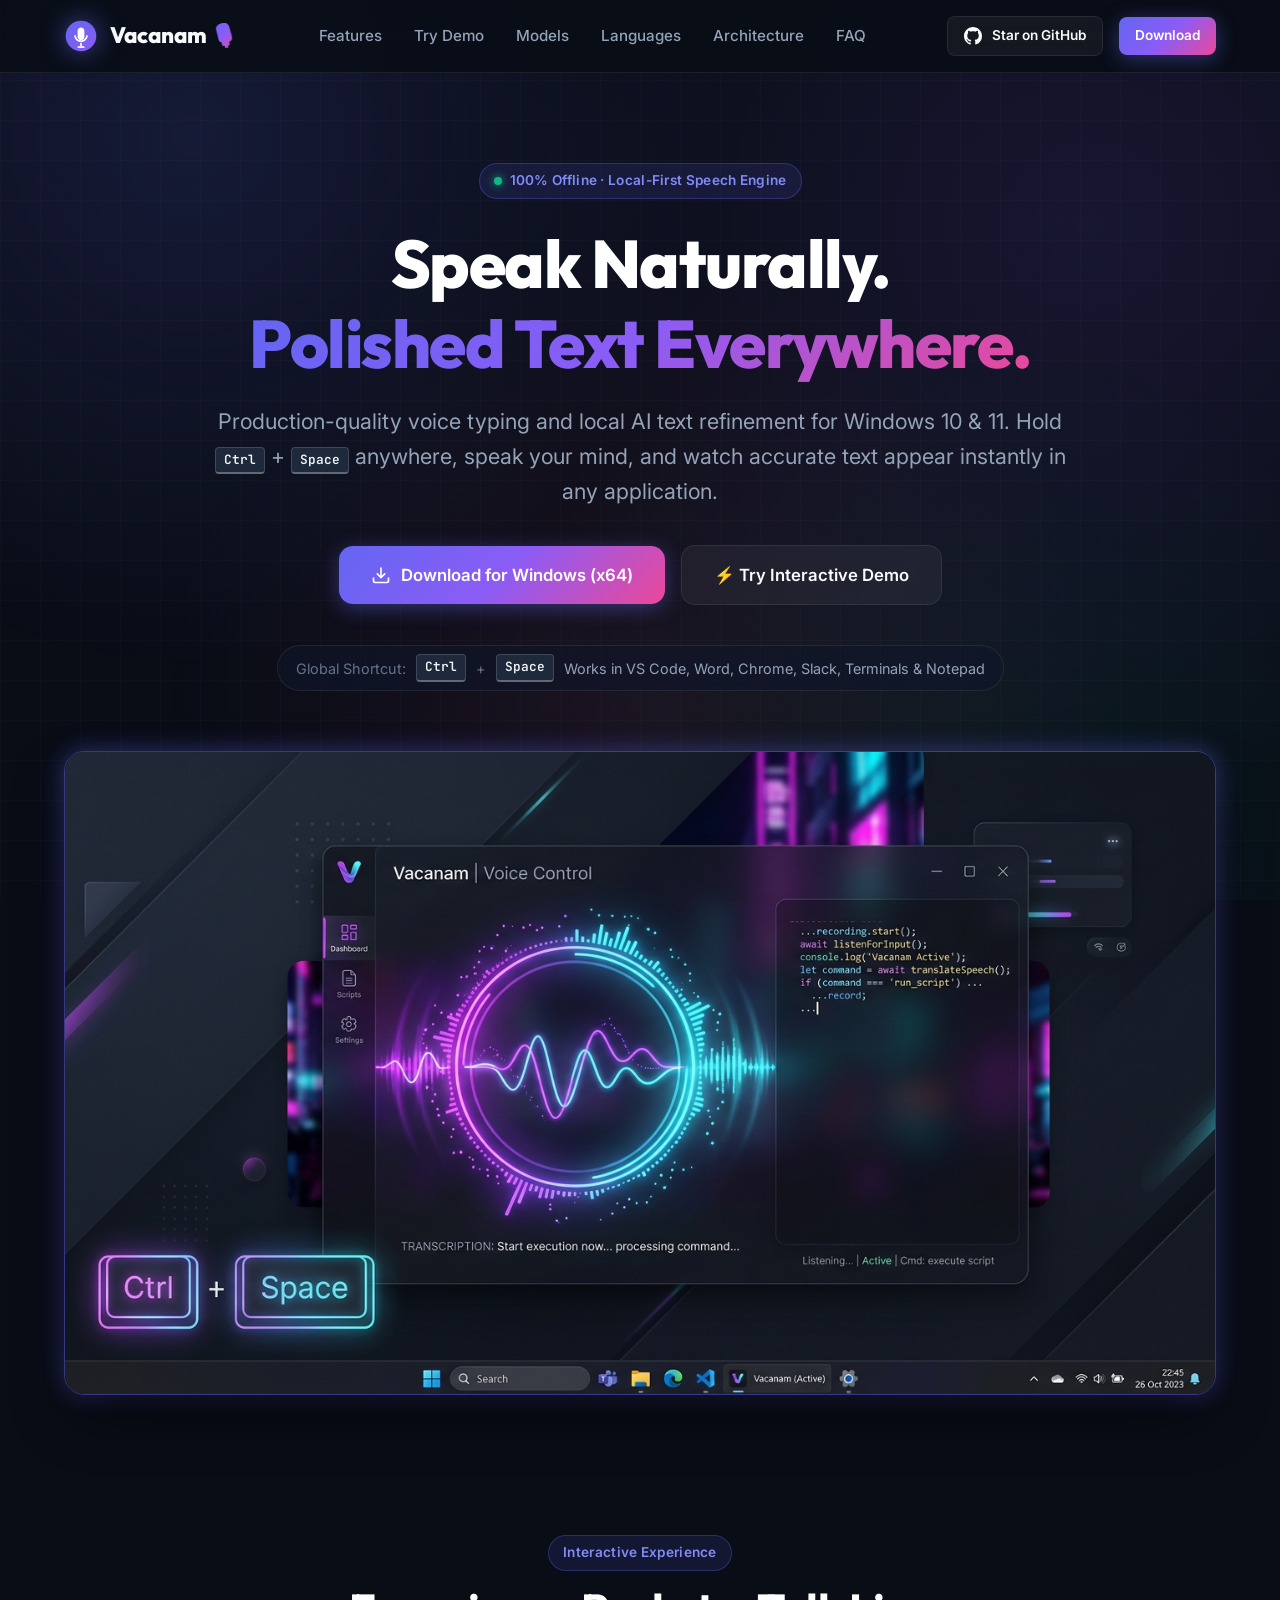
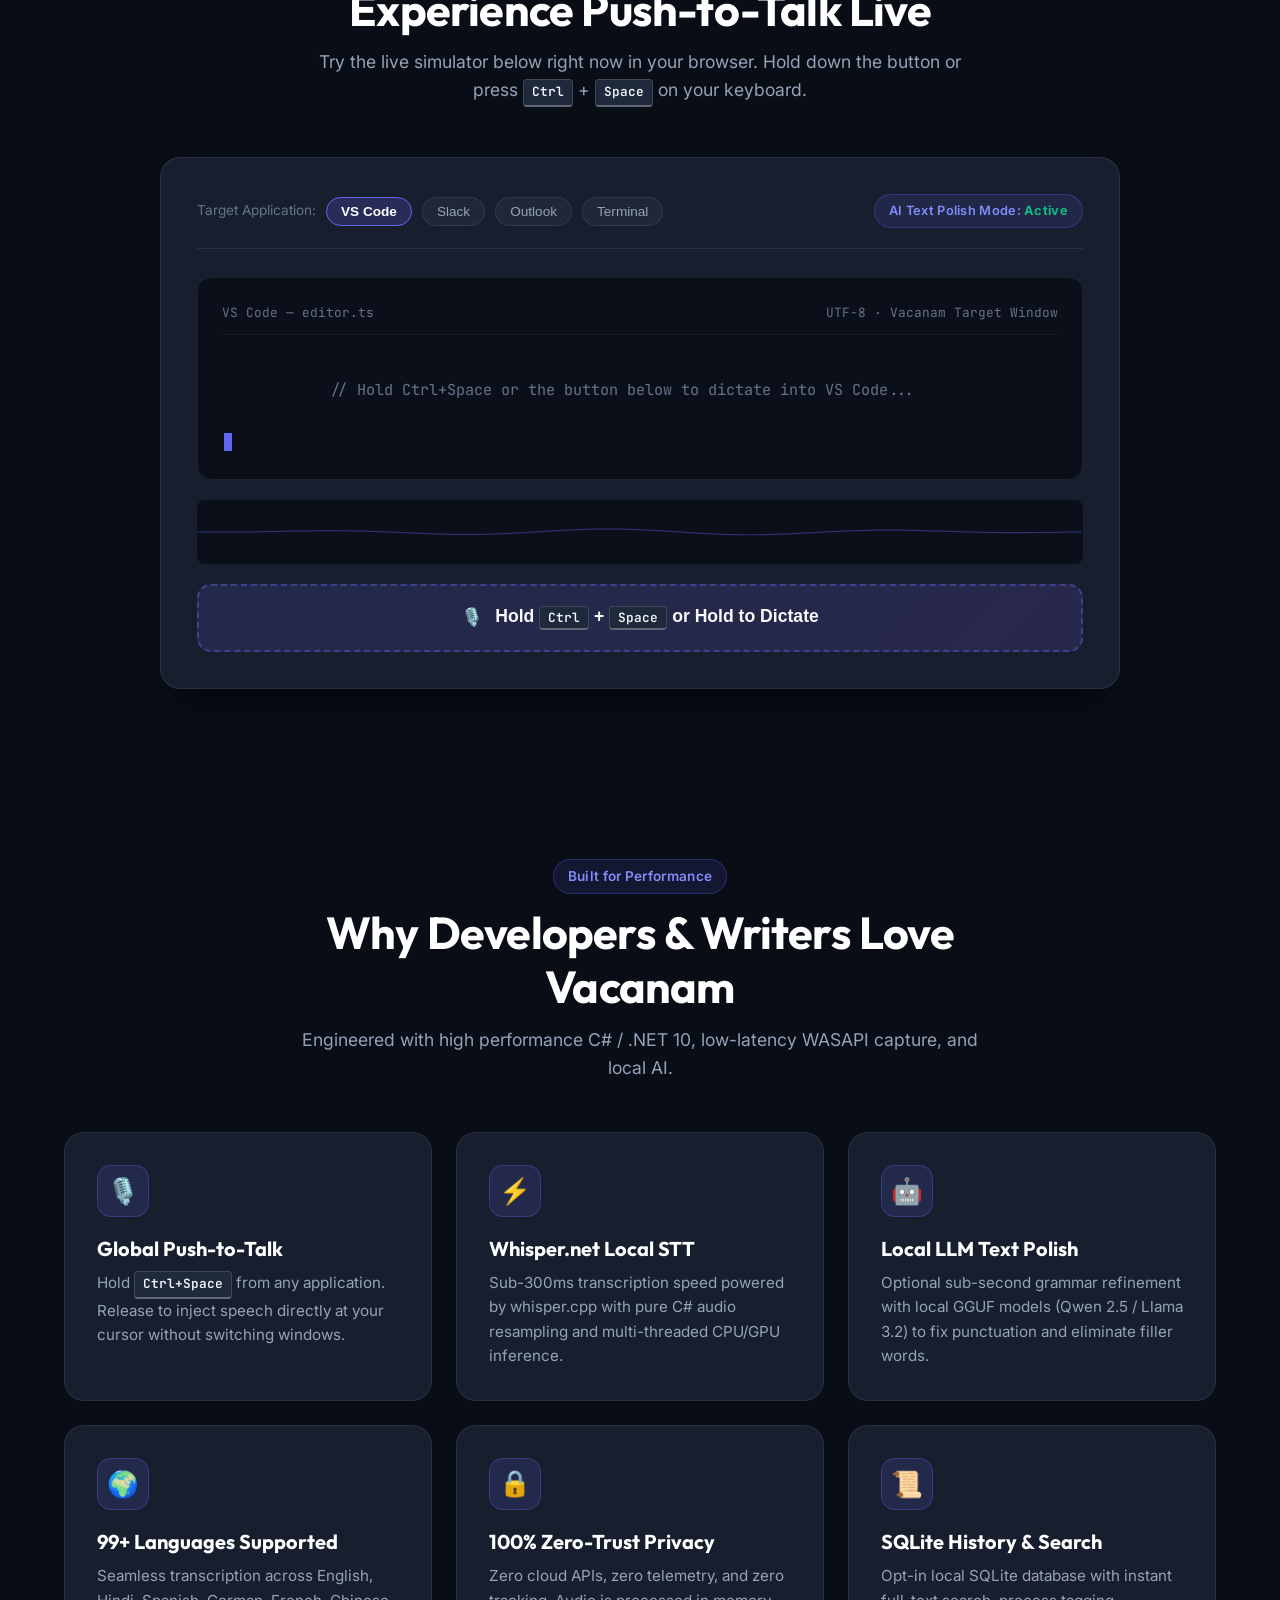
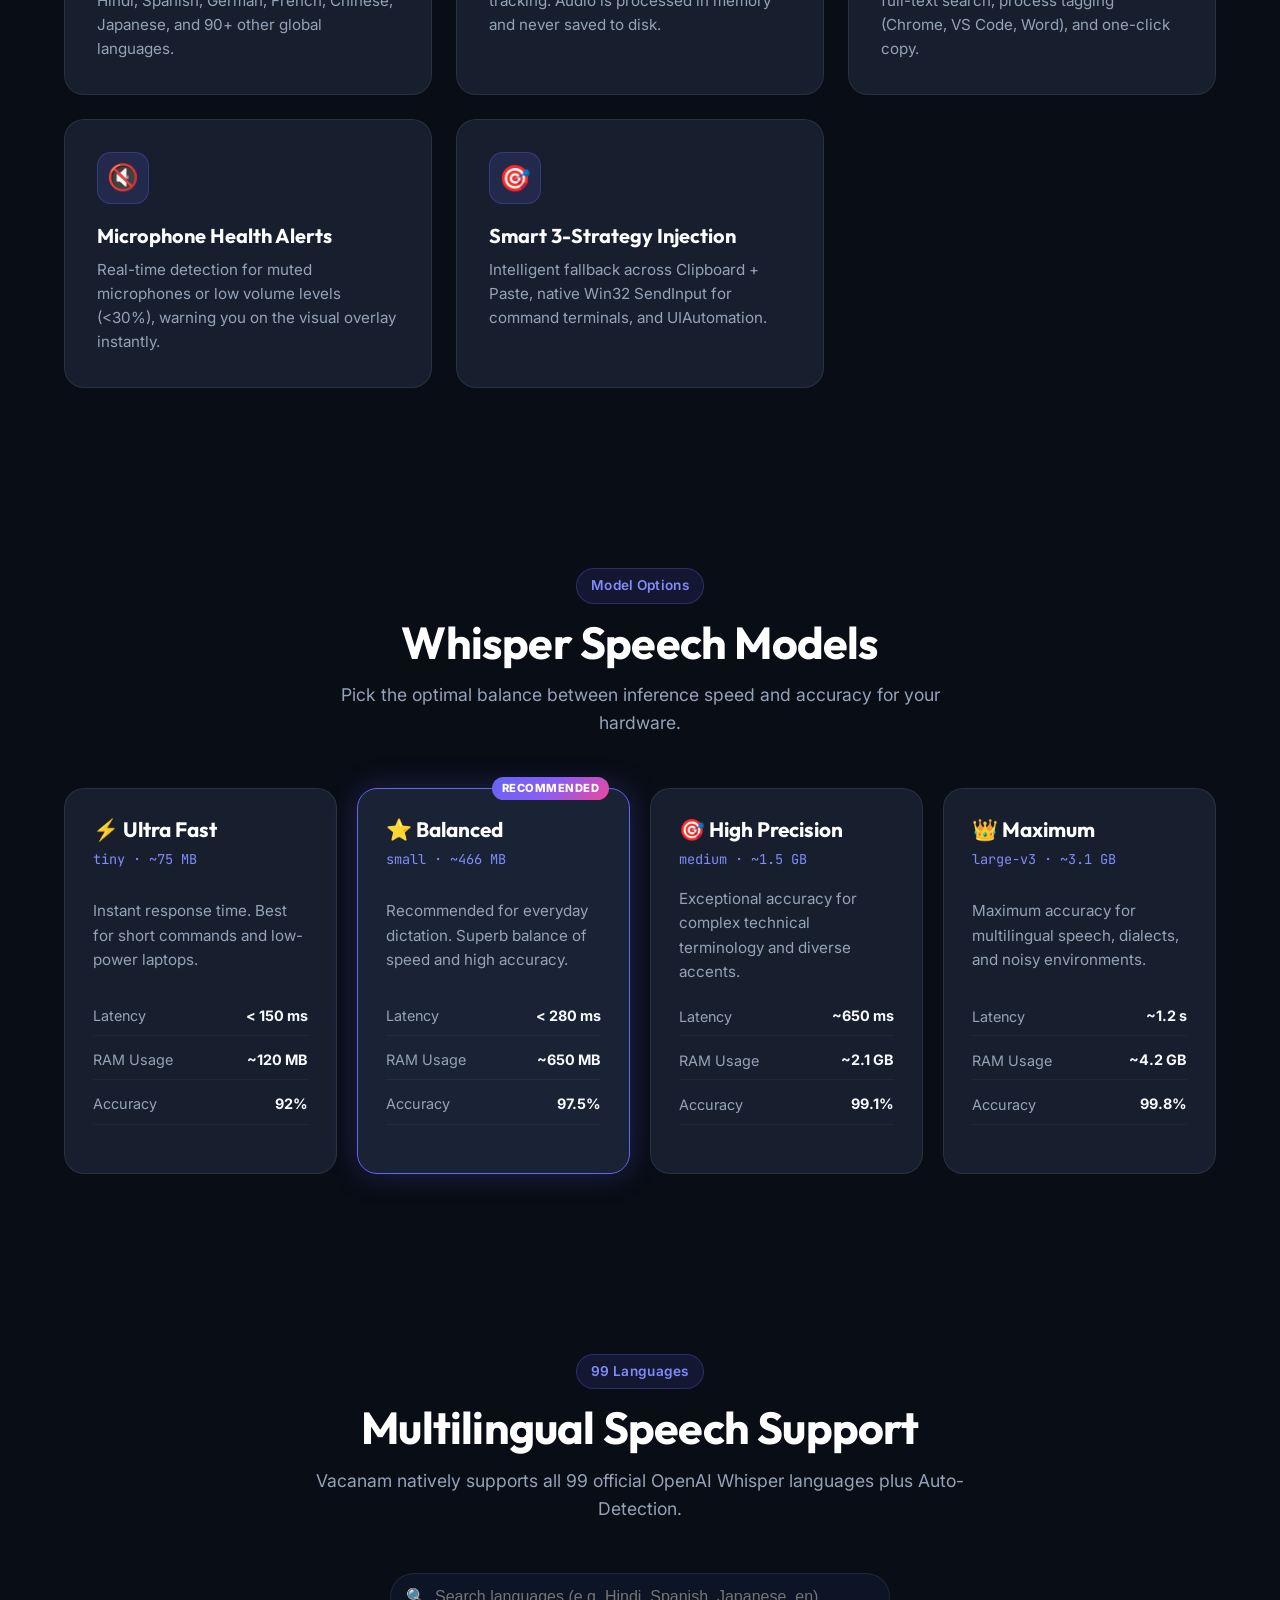
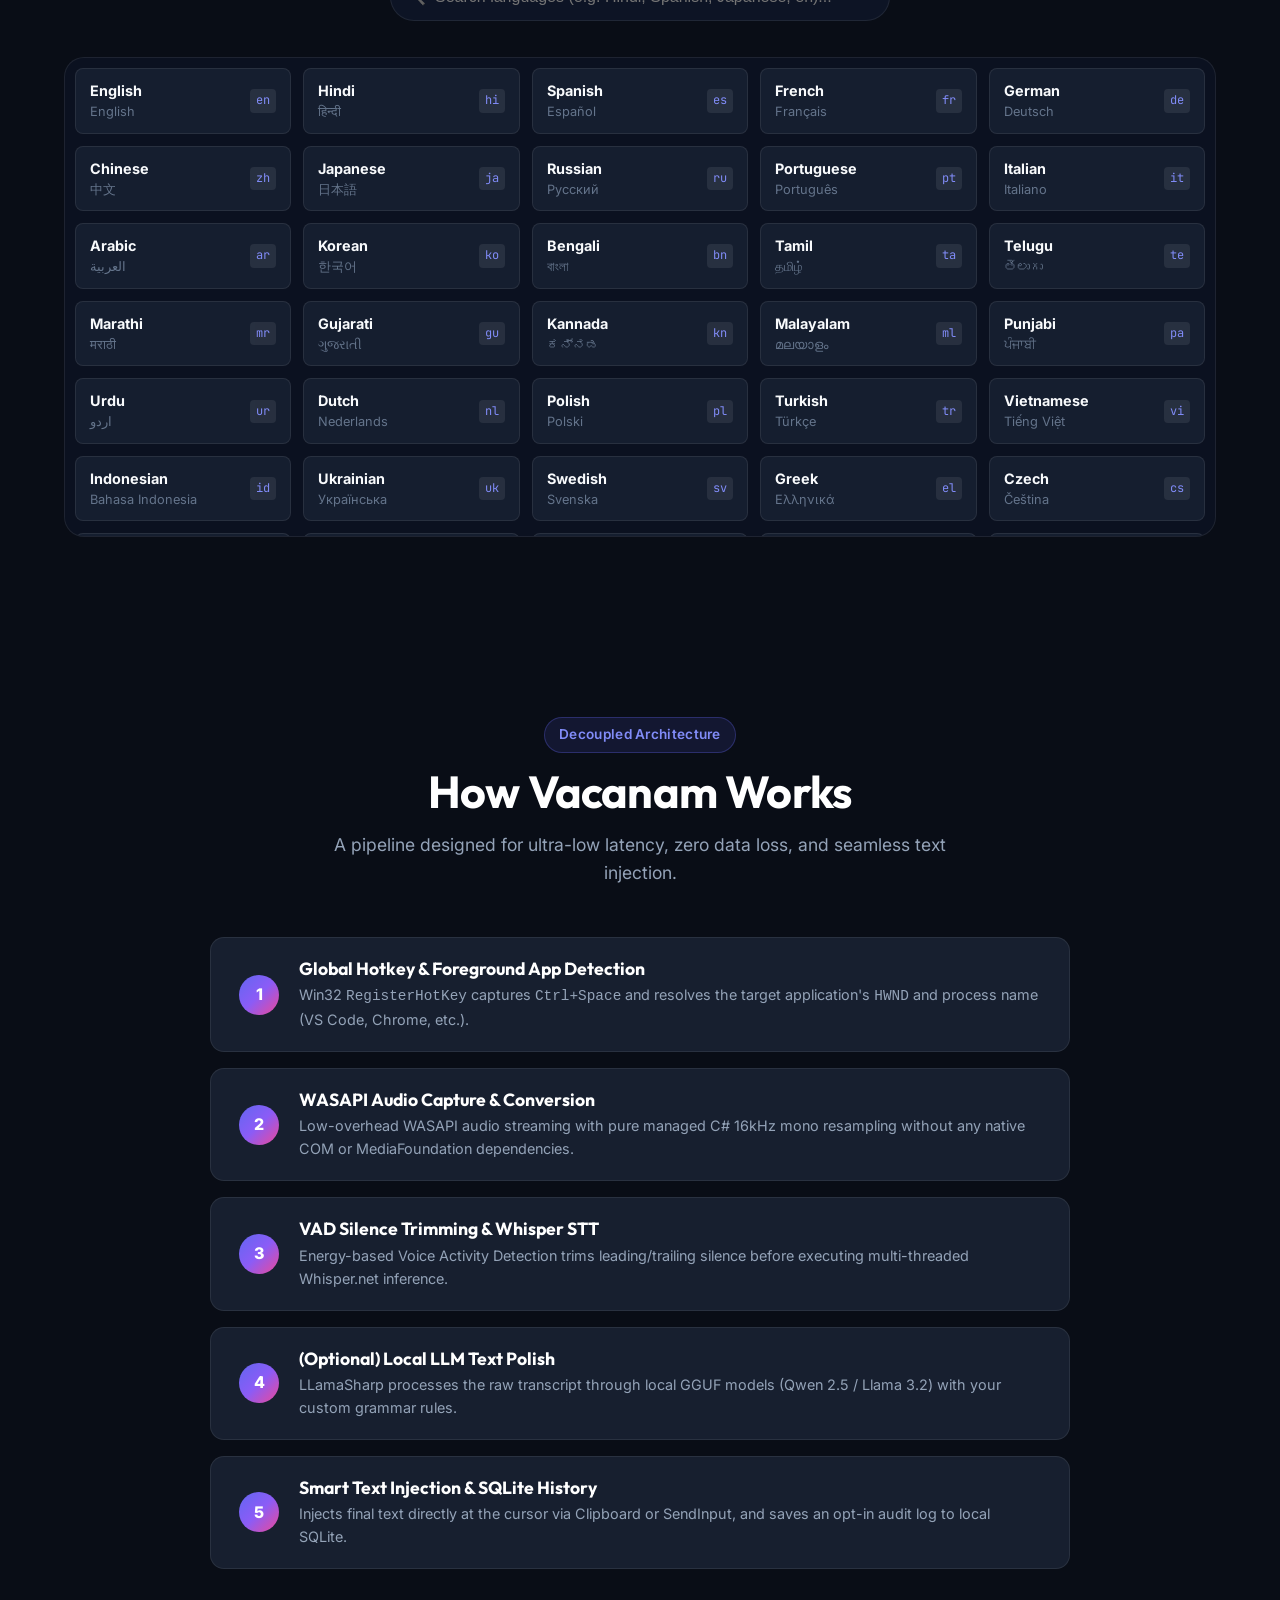
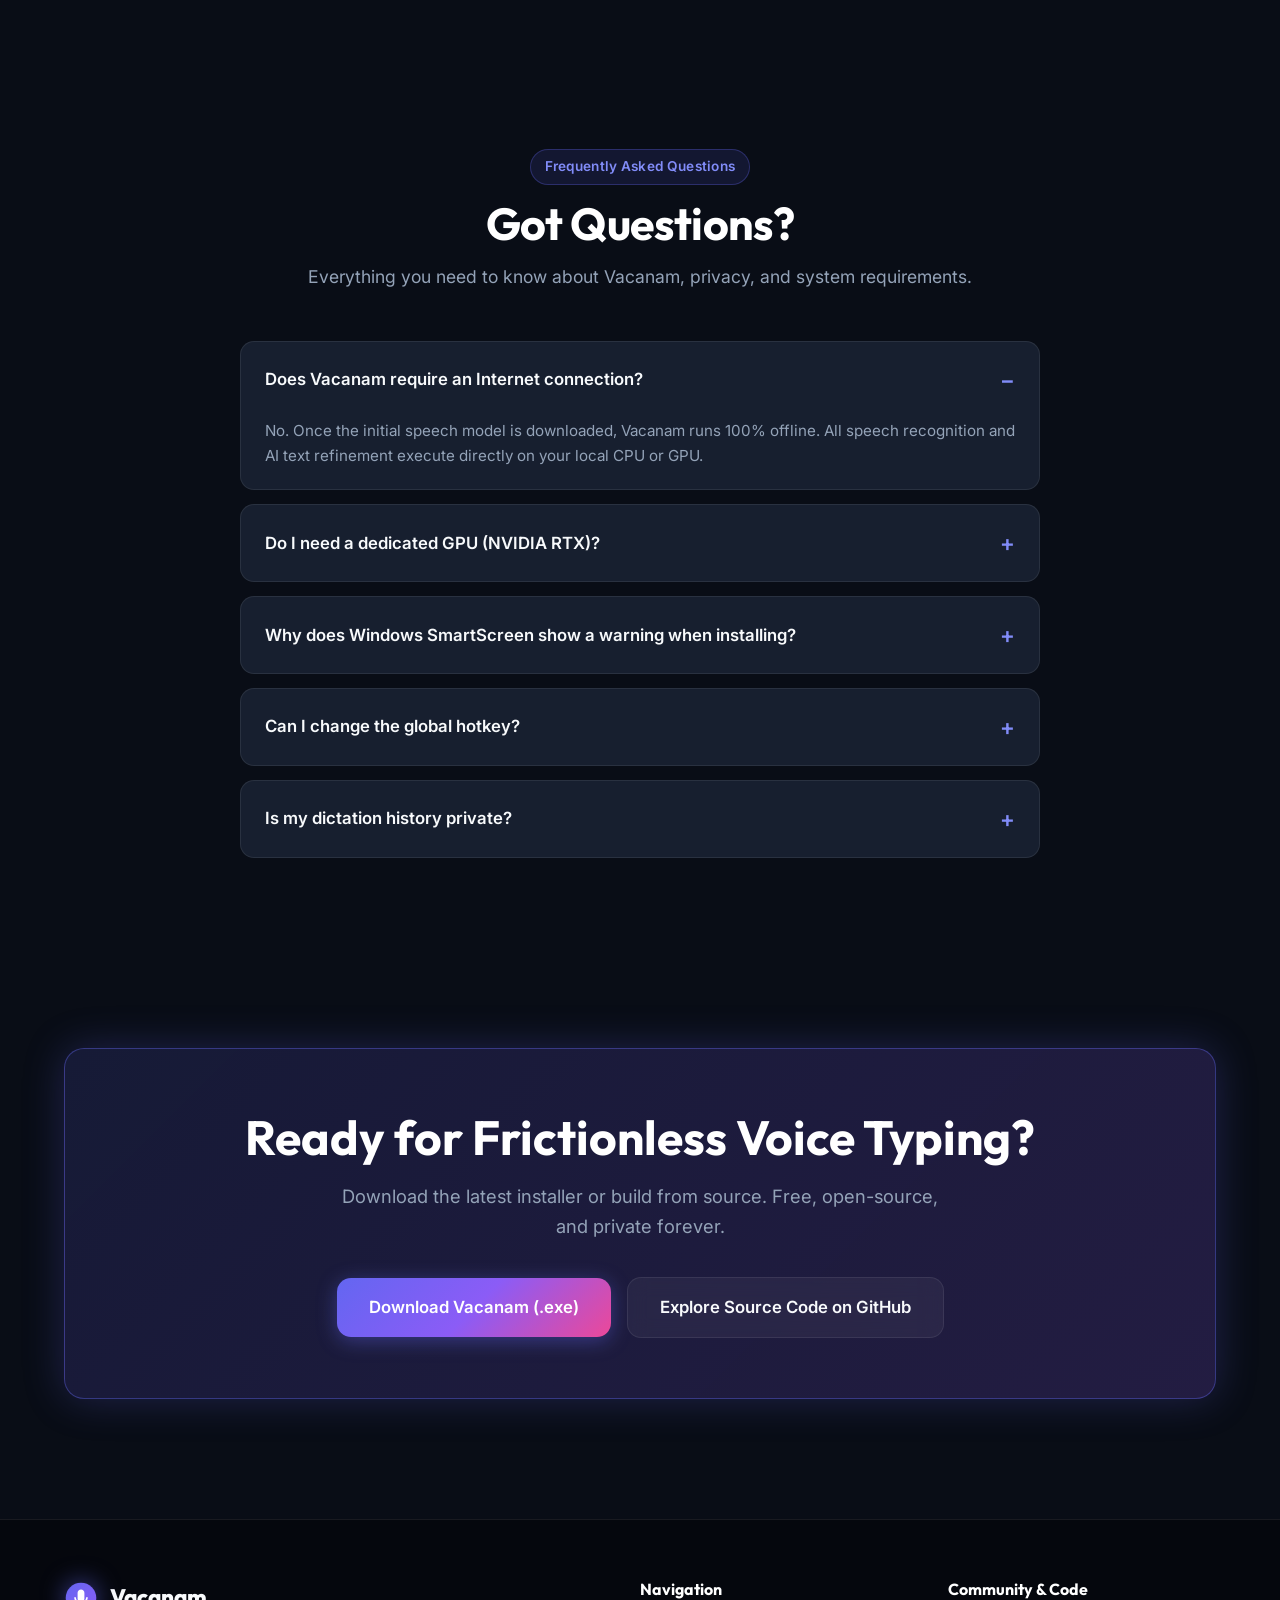
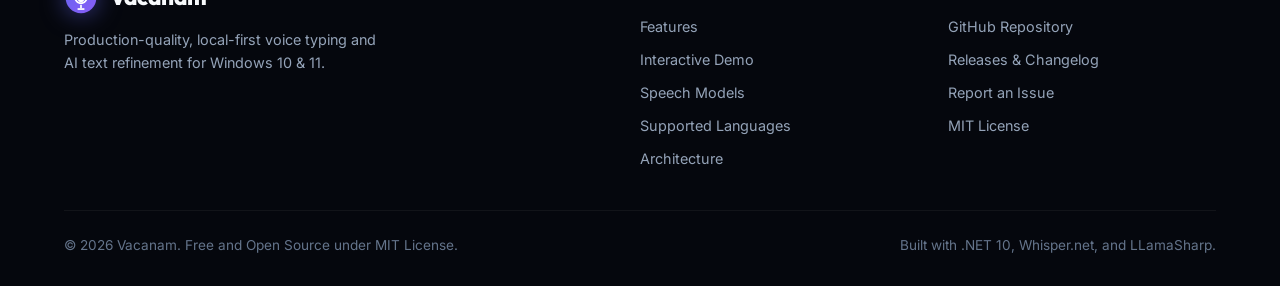
==== docs/index.html @ a5f10b1a "feat: initialize landing page with interactive playground and GitHub Pages deployment configuration" ====
<!DOCTYPE html>
<html lang="en">
<head>
  <meta charset="UTF-8">
  <meta name="viewport" content="width=device-width, initial-scale=1.0">
  <title>Vacanam — Production Local Voice Typing & AI Dictation for Windows</title>
  
  <!-- SEO Meta Tags -->
  <meta name="description" content="Vacanam is a free, 100% offline, local-first voice typing and AI text refinement application for Windows. Hold Ctrl+Space anywhere to dictate naturally.">
  <meta name="keywords" content="voice typing, speech to text, whisper, whisper.net, local ai, windows dictation, push to talk, llama, local llm, offline speech recognition">
  <meta name="author" content="avikeid2007">
  
  <!-- Open Graph / Social Media -->
  <meta property="og:type" content="website">
  <meta property="og:title" content="Vacanam — Production Local Voice Typing for Windows">
  <meta property="og:description" content="Hold Ctrl+Space anywhere, speak naturally, and watch polished words appear instantly. 100% offline & private.">
  <meta property="og:image" content="assets/hero-mockup.jpg">
  <meta property="og:url" content="https://avikeid2007.github.io/Vacanam/">
  
  <!-- Twitter Card -->
  <meta name="twitter:card" content="summary_large_image">
  <meta name="twitter:title" content="Vacanam — Local Voice Typing & AI Dictation">
  <meta name="twitter:description" content="Sub-second local voice typing and grammar polish with Whisper.net & LLamaSharp. Zero cloud dependencies.">
  <meta name="twitter:image" content="assets/hero-mockup.jpg">
  
  <!-- Google Fonts -->
  <link rel="preconnect" href="https://fonts.googleapis.com">
  <link rel="preconnect" href="https://fonts.gstatic.com" crossorigin>
  <link href="https://fonts.googleapis.com/css2?family=Inter:wght@400;500;600;700&family=JetBrains+Mono:wght@400;500;700&family=Outfit:wght@600;700;800;900&display=swap" rel="stylesheet">
  
  <!-- Styles -->
  <link rel="stylesheet" href="styles.css">
</head>
<body>

  <!-- Ambient Glow & Grid Background -->
  <div class="bg-mesh"></div>
  <div class="bg-grid"></div>

  <!-- ── Header ───────────────────────────────────────────────────────────── -->
  <header class="site-header">
    <div class="container nav-container">
      <a href="#" class="brand-logo">
        <svg viewBox="0 0 40 40" fill="none" xmlns="http://www.w3.org/2000/svg">
          <circle cx="20" cy="20" r="18" fill="url(#brandGrad)" />
          <path d="M20 10C17.79 10 16 11.79 16 14V21C16 23.21 17.79 25 20 25C22.21 25 24 23.21 24 21V14C24 11.79 22.21 10 20 10Z" fill="white"/>
          <path d="M12 19C12 23.42 15.58 27 20 27C24.42 27 28 23.42 28 19H26C26 22.31 23.31 25 20 25C16.69 25 14 22.31 14 19H12Z" fill="white"/>
          <path d="M19 28H21V32H19V28Z" fill="white"/>
          <path d="M16 32H24V34H16V32Z" fill="white"/>
          <defs>
            <linearGradient id="brandGrad" x1="0" y1="0" x2="40" y2="40" gradientUnits="userSpaceOnUse">
              <stop stop-color="#6366F1"/>
              <stop offset="1" stop-color="#8B5CF6"/>
            </linearGradient>
          </defs>
        </svg>
        <span>Vacanam <span class="gradient-text">🎙️</span></span>
      </a>

      <ul class="nav-links">
        <li><a href="#features">Features</a></li>
        <li><a href="#playground">Try Demo</a></li>
        <li><a href="#models">Models</a></li>
        <li><a href="#languages">Languages</a></li>
        <li><a href="#architecture">Architecture</a></li>
        <li><a href="#faq">FAQ</a></li>
      </ul>

      <div class="nav-actions">
        <a href="https://github.com/avikeid2007/Vacanam" target="_blank" rel="noopener" class="btn btn-secondary btn-sm">
          <svg height="18" width="18" viewBox="0 0 16 16" fill="currentColor"><path d="M8 0C3.58 0 0 3.58 0 8c0 3.54 2.29 6.53 5.47 7.59.4.07.55-.17.55-.38 0-.19-.01-.82-.01-1.49-2.01.37-2.53-.49-2.69-.94-.09-.23-.48-.94-.82-1.13-.28-.15-.68-.52-.01-.53.63-.01 1.08.58 1.23.82.72 1.21 1.87.87 2.33.66.07-.52.28-.87.51-1.07-1.78-.2-3.64-.89-3.64-3.95 0-.87.31-1.59.82-2.15-.08-.2-.36-1.02.08-2.12 0 0 .67-.21 2.2.82.64-.18 1.32-.27 2-.27.68 0 1.36.09 2 .27 1.53-1.04 2.2-.82 2.2-.82.44 1.1.16 1.92.08 2.12.51.56.82 1.27.82 2.15 0 3.07-1.87 3.75-3.65 3.95.29.25.54.73.54 1.48 0 1.07-.01 1.93-.01 2.2 0 .21.15.46.55.38A8.013 8.013 0 0016 8c0-4.42-3.58-8-8-8z"/></svg>
          <span>Star on GitHub</span>
        </a>
        <a href="https://github.com/avikeid2007/Vacanam/releases/latest" target="_blank" rel="noopener" class="btn btn-primary btn-sm">
          <span>Download</span>
        </a>
      </div>
    </div>
  </header>

  <!-- ── Hero Section ──────────────────────────────────────────────────────── -->
  <section class="hero-section">
    <div class="container">
      <div class="hero-content">
        <div class="badge pulse">
          <span>100% Offline · Local-First Speech Engine</span>
        </div>
        
        <h1 class="hero-title">
          Speak Naturally. <br>
          <span class="gradient-text">Polished Text Everywhere.</span>
        </h1>
        
        <p class="hero-subtitle">
          Production-quality voice typing and local AI text refinement for Windows 10 & 11.
          Hold <kbd class="key-badge">Ctrl</kbd> + <kbd class="key-badge">Space</kbd> anywhere, speak your mind, and watch accurate text appear instantly in any application.
        </p>

        <div class="hero-cta">
          <a href="https://github.com/avikeid2007/Vacanam/releases/latest" target="_blank" rel="noopener" class="btn btn-primary btn-lg btn-glow">
            <svg width="20" height="20" viewBox="0 0 24 24" fill="none" stroke="currentColor" stroke-width="2"><path d="M21 15v4a2 2 0 0 1-2 2H5a2 2 0 0 1-2-2v-4"/><polyline points="7 10 12 15 17 10"/><line x1="12" y1="15" x2="12" y2="3"/></svg>
            <span>Download for Windows (x64)</span>
          </a>
          <a href="#playground" class="btn btn-secondary btn-lg">
            <span>⚡ Try Interactive Demo</span>
          </a>
        </div>

        <div class="hero-shortcut-hint">
          <span>Global Shortcut:</span>
          <kbd class="key-badge">Ctrl</kbd> + <kbd class="key-badge">Space</kbd>
          <span style="color: var(--text-secondary);">Works in VS Code, Word, Chrome, Slack, Terminals & Notepad</span>
        </div>
      </div>

      <!-- App Mockup Banner -->
      <div class="hero-visual">
        <img src="assets/hero-mockup.jpg" alt="Vacanam Windows 11 Voice Control Desktop Mockup" width="1200" height="675">
      </div>
    </div>
  </section>

  <!-- ── Interactive Playground / Simulator ────────────────────────────────── -->
  <section id="playground" class="playground-section">
    <div class="container">
      <div class="section-header">
        <div class="badge">Interactive Experience</div>
        <h2 class="section-title">Experience Push-to-Talk Live</h2>
        <p class="section-desc">Try the live simulator below right now in your browser. Hold down the button or press <kbd class="key-badge">Ctrl</kbd> + <kbd class="key-badge">Space</kbd> on your keyboard.</p>
      </div>

      <div class="simulator-container">
        <div class="simulator-topbar">
          <div class="target-app-selector">
            <span style="font-size: 0.85rem; color: var(--text-muted);">Target Application:</span>
            <button class="app-chip active">VS Code</button>
            <button class="app-chip">Slack</button>
            <button class="app-chip">Outlook</button>
            <button class="app-chip">Terminal</button>
          </div>
          <div class="badge" style="font-size: 0.8rem;">
            <span>AI Text Polish Mode: <strong style="color: #10B981;">Active</strong></span>
          </div>
        </div>

        <!-- Editor Target Mockup -->
        <div class="editor-mockup">
          <div class="editor-header">
            <span id="targetAppTitle">VS Code — editor.ts</span>
            <span>UTF-8 · Vacanam Target Window</span>
          </div>
          <div class="typing-text" id="typingOutput">
            <span style="color: var(--text-muted);">// Hold Ctrl+Space or the button below to dictate into VS Code...</span>
          </div>
          <span class="cursor-blink"></span>
        </div>

        <!-- Simulated Audio Waveform -->
        <canvas id="waveformCanvas" class="canvas-waveform"></canvas>

        <!-- Push to talk button -->
        <button id="pttBtn" class="ptt-interactive-btn">
          <span>🎙️</span>
          <span>Hold <kbd class="key-badge">Ctrl</kbd> + <kbd class="key-badge">Space</kbd> or <strong>Hold to Dictate</strong></span>
        </button>
      </div>
    </div>
  </section>

  <!-- ── Features Section ─────────────────────────────────────────────────── -->
  <section id="features" class="features-section">
    <div class="container">
      <div class="section-header">
        <div class="badge">Built for Performance</div>
        <h2 class="section-title">Why Developers & Writers Love Vacanam</h2>
        <p class="section-desc">Engineered with high performance C# / .NET 10, low-latency WASAPI capture, and local AI.</p>
      </div>

      <div class="features-grid">
        <div class="feature-card">
          <div class="feature-icon">🎙️</div>
          <h3 class="feature-title">Global Push-to-Talk</h3>
          <p class="feature-desc">Hold <kbd class="key-badge">Ctrl+Space</kbd> from any application. Release to inject speech directly at your cursor without switching windows.</p>
        </div>

        <div class="feature-card">
          <div class="feature-icon">⚡</div>
          <h3 class="feature-title">Whisper.net Local STT</h3>
          <p class="feature-desc">Sub-300ms transcription speed powered by whisper.cpp with pure C# audio resampling and multi-threaded CPU/GPU inference.</p>
        </div>

        <div class="feature-card">
          <div class="feature-icon">🤖</div>
          <h3 class="feature-title">Local LLM Text Polish</h3>
          <p class="feature-desc">Optional sub-second grammar refinement with local GGUF models (Qwen 2.5 / Llama 3.2) to fix punctuation and eliminate filler words.</p>
        </div>

        <div class="feature-card">
          <div class="feature-icon">🌍</div>
          <h3 class="feature-title">99+ Languages Supported</h3>
          <p class="feature-desc">Seamless transcription across English, Hindi, Spanish, German, French, Chinese, Japanese, and 90+ other global languages.</p>
        </div>

        <div class="feature-card">
          <div class="feature-icon">🔒</div>
          <h3 class="feature-title">100% Zero-Trust Privacy</h3>
          <p class="feature-desc">Zero cloud APIs, zero telemetry, and zero tracking. Audio is processed in memory and never saved to disk.</p>
        </div>

        <div class="feature-card">
          <div class="feature-icon">📜</div>
          <h3 class="feature-title">SQLite History & Search</h3>
          <p class="feature-desc">Opt-in local SQLite database with instant full-text search, process tagging (Chrome, VS Code, Word), and one-click copy.</p>
        </div>

        <div class="feature-card">
          <div class="feature-icon">🔇</div>
          <h3 class="feature-title">Microphone Health Alerts</h3>
          <p class="feature-desc">Real-time detection for muted microphones or low volume levels (&lt;30%), warning you on the visual overlay instantly.</p>
        </div>

        <div class="feature-card">
          <div class="feature-icon">🎯</div>
          <h3 class="feature-title">Smart 3-Strategy Injection</h3>
          <p class="feature-desc">Intelligent fallback across Clipboard + Paste, native Win32 SendInput for command terminals, and UIAutomation.</p>
        </div>
      </div>
    </div>
  </section>

  <!-- ── Model Matrix ─────────────────────────────────────────────────────── -->
  <section id="models" class="models-section">
    <div class="container">
      <div class="section-header">
        <div class="badge">Model Options</div>
        <h2 class="section-title">Whisper Speech Models</h2>
        <p class="section-desc">Pick the optimal balance between inference speed and accuracy for your hardware.</p>
      </div>

      <div class="models-grid">
        <div class="model-card">
          <div class="model-header">
            <h3 class="model-name">⚡ Ultra Fast</h3>
            <span class="model-size-badge">tiny · ~75 MB</span>
          </div>
          <p class="feature-desc">Instant response time. Best for short commands and low-power laptops.</p>
          <ul class="model-stats">
            <li><span>Latency</span> <strong>&lt; 150 ms</strong></li>
            <li><span>RAM Usage</span> <strong>~120 MB</strong></li>
            <li><span>Accuracy</span> <strong>92%</strong></li>
          </ul>
        </div>

        <div class="model-card recommended">
          <div class="model-header">
            <h3 class="model-name">⭐ Balanced</h3>
            <span class="model-size-badge">small · ~466 MB</span>
          </div>
          <p class="feature-desc">Recommended for everyday dictation. Superb balance of speed and high accuracy.</p>
          <ul class="model-stats">
            <li><span>Latency</span> <strong>&lt; 280 ms</strong></li>
            <li><span>RAM Usage</span> <strong>~650 MB</strong></li>
            <li><span>Accuracy</span> <strong>97.5%</strong></li>
          </ul>
        </div>

        <div class="model-card">
          <div class="model-header">
            <h3 class="model-name">🎯 High Precision</h3>
            <span class="model-size-badge">medium · ~1.5 GB</span>
          </div>
          <p class="feature-desc">Exceptional accuracy for complex technical terminology and diverse accents.</p>
          <ul class="model-stats">
            <li><span>Latency</span> <strong>~650 ms</strong></li>
            <li><span>RAM Usage</span> <strong>~2.1 GB</strong></li>
            <li><span>Accuracy</span> <strong>99.1%</strong></li>
          </ul>
        </div>

        <div class="model-card">
          <div class="model-header">
            <h3 class="model-name">👑 Maximum</h3>
            <span class="model-size-badge">large-v3 · ~3.1 GB</span>
          </div>
          <p class="feature-desc">Maximum accuracy for multilingual speech, dialects, and noisy environments.</p>
          <ul class="model-stats">
            <li><span>Latency</span> <strong>~1.2 s</strong></li>
            <li><span>RAM Usage</span> <strong>~4.2 GB</strong></li>
            <li><span>Accuracy</span> <strong>99.8%</strong></li>
          </ul>
        </div>
      </div>
    </div>
  </section>

  <!-- ── Supported Languages ──────────────────────────────────────────────── -->
  <section id="languages" class="languages-section">
    <div class="container">
      <div class="section-header">
        <div class="badge" id="langCountBadge">99 Languages</div>
        <h2 class="section-title">Multilingual Speech Support</h2>
        <p class="section-desc">Vacanam natively supports all 99 official OpenAI Whisper languages plus Auto-Detection.</p>
      </div>

      <div class="lang-search-bar">
        <span class="lang-search-icon">🔍</span>
        <input type="text" id="langSearchInput" class="lang-search-input" placeholder="Search languages (e.g. Hindi, Spanish, Japanese, en)...">
      </div>

      <div id="languagesGrid" class="languages-grid">
        <!-- Injected via JavaScript -->
      </div>
    </div>
  </section>

  <!-- ── Architecture Pipeline ────────────────────────────────────────────── -->
  <section id="architecture" class="arch-section">
    <div class="container">
      <div class="section-header">
        <div class="badge">Decoupled Architecture</div>
        <h2 class="section-title">How Vacanam Works</h2>
        <p class="section-desc">A pipeline designed for ultra-low latency, zero data loss, and seamless text injection.</p>
      </div>

      <div class="pipeline-diagram">
        <div class="pipeline-step">
          <div class="step-num">1</div>
          <div class="step-info">
            <h4>Global Hotkey & Foreground App Detection</h4>
            <p>Win32 <code>RegisterHotKey</code> captures <code>Ctrl+Space</code> and resolves the target application's <code>HWND</code> and process name (VS Code, Chrome, etc.).</p>
          </div>
        </div>

        <div class="pipeline-step">
          <div class="step-num">2</div>
          <div class="step-info">
            <h4>WASAPI Audio Capture & Conversion</h4>
            <p>Low-overhead WASAPI audio streaming with pure managed C# 16kHz mono resampling without any native COM or MediaFoundation dependencies.</p>
          </div>
        </div>

        <div class="pipeline-step">
          <div class="step-num">3</div>
          <div class="step-info">
            <h4>VAD Silence Trimming & Whisper STT</h4>
            <p>Energy-based Voice Activity Detection trims leading/trailing silence before executing multi-threaded Whisper.net inference.</p>
          </div>
        </div>

        <div class="pipeline-step">
          <div class="step-num">4</div>
          <div class="step-info">
            <h4>(Optional) Local LLM Text Polish</h4>
            <p>LLamaSharp processes the raw transcript through local GGUF models (Qwen 2.5 / Llama 3.2) with your custom grammar rules.</p>
          </div>
        </div>

        <div class="pipeline-step">
          <div class="step-num">5</div>
          <div class="step-info">
            <h4>Smart Text Injection & SQLite History</h4>
            <p>Injects final text directly at the cursor via Clipboard or SendInput, and saves an opt-in audit log to local SQLite.</p>
          </div>
        </div>
      </div>
    </div>
  </section>

  <!-- ── FAQ Section ──────────────────────────────────────────────────────── -->
  <section id="faq" class="faq-section">
    <div class="container">
      <div class="section-header">
        <div class="badge">Frequently Asked Questions</div>
        <h2 class="section-title">Got Questions?</h2>
        <p class="section-desc">Everything you need to know about Vacanam, privacy, and system requirements.</p>
      </div>

      <div class="faq-list">
        <div class="faq-item active">
          <div class="faq-question">Does Vacanam require an Internet connection?</div>
          <div class="faq-answer">No. Once the initial speech model is downloaded, Vacanam runs 100% offline. All speech recognition and AI text refinement execute directly on your local CPU or GPU.</div>
        </div>

        <div class="faq-item">
          <div class="faq-question">Do I need a dedicated GPU (NVIDIA RTX)?</div>
          <div class="faq-answer">No. Vacanam is heavily optimized for multi-threaded CPU inference. The Ultra Fast (tiny) and Balanced (small) models run smoothly on standard laptops with Intel/AMD processors. CUDA acceleration is available if you have an NVIDIA GPU.</div>
        </div>

        <div class="faq-item">
          <div class="faq-question">Why does Windows SmartScreen show a warning when installing?</div>
          <div class="faq-answer">Vacanam is a free, open-source application built with GitHub Actions. Because it does not use an expensive commercial EV Code Signing certificate, Windows Defender SmartScreen displays a standard informational prompt. Click <strong>More info → Run anyway</strong> to install safely.</div>
        </div>

        <div class="faq-item">
          <div class="faq-question">Can I change the global hotkey?</div>
          <div class="faq-answer">Yes! Open Vacanam Settings from the System Tray icon to configure your preferred shortcut and toggle Push-to-Talk vs Toggle recording modes.</div>
        </div>

        <div class="faq-item">
          <div class="faq-question">Is my dictation history private?</div>
          <div class="faq-answer">Yes, 100%. History recording is completely opt-in and disabled by default. When enabled, records are saved exclusively to a local SQLite database in your <code>%LOCALAPPDATA%\Vacanam\</code> folder.</div>
        </div>
      </div>
    </div>
  </section>

  <!-- ── Call to Action ───────────────────────────────────────────────────── -->
  <section class="cta-section">
    <div class="container">
      <div class="cta-card">
        <h2 class="cta-title">Ready for Frictionless Voice Typing?</h2>
        <p class="cta-desc">Download the latest installer or build from source. Free, open-source, and private forever.</p>
        <div class="hero-cta" style="margin-bottom: 0;">
          <a href="https://github.com/avikeid2007/Vacanam/releases/latest" target="_blank" rel="noopener" class="btn btn-primary btn-lg btn-glow">
            <span>Download Vacanam (.exe)</span>
          </a>
          <a href="https://github.com/avikeid2007/Vacanam" target="_blank" rel="noopener" class="btn btn-secondary btn-lg">
            <span>Explore Source Code on GitHub</span>
          </a>
        </div>
      </div>
    </div>
  </section>

  <!-- ── Footer ───────────────────────────────────────────────────────────── -->
  <footer class="site-footer">
    <div class="container">
      <div class="footer-grid">
        <div class="footer-brand">
          <div class="brand-logo">
            <svg viewBox="0 0 40 40" fill="none" xmlns="http://www.w3.org/2000/svg" width="28" height="28">
              <circle cx="20" cy="20" r="18" fill="url(#brandGradFooter)" />
              <path d="M20 10C17.79 10 16 11.79 16 14V21C16 23.21 17.79 25 20 25C22.21 25 24 23.21 24 21V14C24 11.79 22.21 10 20 10Z" fill="white"/>
              <path d="M12 19C12 23.42 15.58 27 20 27C24.42 27 28 23.42 28 19H26C26 22.31 23.31 25 20 25C16.69 25 14 22.31 14 19H12Z" fill="white"/>
              <path d="M19 28H21V32H19V28Z" fill="white"/>
              <path d="M16 32H24V34H16V32Z" fill="white"/>
              <defs>
                <linearGradient id="brandGradFooter" x1="0" y1="0" x2="40" y2="40" gradientUnits="userSpaceOnUse">
                  <stop stop-color="#6366F1"/>
                  <stop offset="1" stop-color="#8B5CF6"/>
                </linearGradient>
              </defs>
            </svg>
            <span>Vacanam</span>
          </div>
          <p>Production-quality, local-first voice typing and AI text refinement for Windows 10 & 11.</p>
        </div>

        <div class="footer-col">
          <h5>Navigation</h5>
          <ul class="footer-links">
            <li><a href="#features">Features</a></li>
            <li><a href="#playground">Interactive Demo</a></li>
            <li><a href="#models">Speech Models</a></li>
            <li><a href="#languages">Supported Languages</a></li>
            <li><a href="#architecture">Architecture</a></li>
          </ul>
        </div>

        <div class="footer-col">
          <h5>Community & Code</h5>
          <ul class="footer-links">
            <li><a href="https://github.com/avikeid2007/Vacanam" target="_blank" rel="noopener">GitHub Repository</a></li>
            <li><a href="https://github.com/avikeid2007/Vacanam/releases" target="_blank" rel="noopener">Releases & Changelog</a></li>
            <li><a href="https://github.com/avikeid2007/Vacanam/issues" target="_blank" rel="noopener">Report an Issue</a></li>
            <li><a href="https://github.com/avikeid2007/Vacanam/blob/main/LICENSE" target="_blank" rel="noopener">MIT License</a></li>
          </ul>
        </div>
      </div>

      <div class="footer-bottom">
        <span>© 2026 Vacanam. Free and Open Source under MIT License.</span>
        <span>Built with .NET 10, Whisper.net, and LLamaSharp.</span>
      </div>
    </div>
  </footer>

  <!-- Scripts -->
  <script src="app.js"></script>
</body>
</html>
---- docs/styles.css ----
/* ═════════════════════════════════════════════════════════════════════════════
   Vacanam — Landing Page Design System
   Modern Windows 11 Fluent + Glassmorphism Dark Theme
   ═════════════════════════════════════════════════════════════════════════════ */

:root {
  /* Color Palette */
  --bg-primary: #090D16;
  --bg-secondary: #0F172A;
  --bg-card: rgba(30, 41, 59, 0.7);
  --bg-card-hover: rgba(51, 65, 85, 0.8);
  --bg-glass: rgba(15, 23, 42, 0.75);
  
  --border-subtle: rgba(255, 255, 255, 0.08);
  --border-focus: rgba(99, 102, 241, 0.5);
  --border-glow: rgba(139, 92, 246, 0.3);
  
  --text-primary: #F8FAFC;
  --text-secondary: #94A3B8;
  --text-muted: #64748B;
  --text-accent: #818CF8;
  
  --brand-primary: #6366F1;
  --brand-secondary: #8B5CF6;
  --brand-gradient: linear-gradient(135deg, #6366F1 0%, #8B5CF6 50%, #EC4899 100%);
  --brand-glow: 0 0 25px rgba(99, 102, 241, 0.45);
  
  --success: #10B981;
  --warning: #F59E0B;
  --info: #38BDF8;
  
  --font-heading: 'Outfit', -apple-system, BlinkMacSystemFont, 'Segoe UI', Roboto, sans-serif;
  --font-body: 'Inter', -apple-system, BlinkMacSystemFont, 'Segoe UI', Roboto, sans-serif;
  --font-mono: 'JetBrains Mono', 'Cascadia Code', Consolas, monospace;
  
  --radius-sm: 8px;
  --radius-md: 14px;
  --radius-lg: 20px;
  --radius-full: 9999px;
  
  --shadow-sm: 0 4px 12px rgba(0, 0, 0, 0.3);
  --shadow-md: 0 10px 30px -10px rgba(0, 0, 0, 0.5);
  --shadow-lg: 0 20px 40px -15px rgba(0, 0, 0, 0.7);
  --shadow-glow: 0 0 40px rgba(99, 102, 241, 0.25);
  
  --transition-fast: 0.15s cubic-bezier(0.4, 0, 0.2, 1);
  --transition-normal: 0.25s cubic-bezier(0.4, 0, 0.2, 1);
  --transition-slow: 0.4s cubic-bezier(0.4, 0, 0.2, 1);
}

/* ── Reset & Base ────────────────────────────────────────────────────────── */
*, *::before, *::after {
  box-sizing: border-box;
  margin: 0;
  padding: 0;
}

html {
  scroll-behavior: smooth;
  color-scheme: dark;
}

body {
  font-family: var(--font-body);
  background-color: var(--bg-primary);
  color: var(--text-primary);
  line-height: 1.6;
  overflow-x: hidden;
  position: relative;
  -webkit-font-smoothing: antialiased;
}

/* Background Glowing Mesh */
.bg-mesh {
  position: fixed;
  top: 0;
  left: 0;
  right: 0;
  bottom: 0;
  z-index: -1;
  pointer-events: none;
  background: 
    radial-gradient(circle at 15% 15%, rgba(99, 102, 241, 0.15) 0%, transparent 40%),
    radial-gradient(circle at 85% 25%, rgba(139, 92, 246, 0.12) 0%, transparent 45%),
    radial-gradient(circle at 50% 80%, rgba(236, 72, 153, 0.08) 0%, transparent 50%),
    radial-gradient(circle at 75% 90%, rgba(16, 185, 129, 0.08) 0%, transparent 40%);
  background-attachment: fixed;
}

.bg-grid {
  position: fixed;
  top: 0;
  left: 0;
  width: 100%;
  height: 100%;
  background-image: 
    linear-gradient(to right, rgba(255, 255, 255, 0.02) 1px, transparent 1px),
    linear-gradient(to bottom, rgba(255, 255, 255, 0.02) 1px, transparent 1px);
  background-size: 40px 40px;
  z-index: -1;
  pointer-events: none;
}

/* ── Typography & Helpers ────────────────────────────────────────────────── */
h1, h2, h3, h4, h5, h6 {
  font-family: var(--font-heading);
  font-weight: 700;
  line-height: 1.2;
  color: #FFFFFF;
}

p {
  color: var(--text-secondary);
}

a {
  color: inherit;
  text-decoration: none;
  transition: color var(--transition-fast);
}

.container {
  max-width: 1200px;
  margin: 0 auto;
  padding: 0 24px;
}

.gradient-text {
  background: var(--brand-gradient);
  -webkit-background-clip: text;
  -webkit-text-fill-color: transparent;
  background-clip: text;
}

.badge {
  display: inline-flex;
  align-items: center;
  gap: 8px;
  padding: 6px 14px;
  background: rgba(99, 102, 241, 0.12);
  border: 1px solid rgba(99, 102, 241, 0.3);
  border-radius: var(--radius-full);
  font-size: 0.85rem;
  font-weight: 600;
  color: var(--text-accent);
  letter-spacing: 0.3px;
}

.badge.pulse::before {
  content: '';
  width: 8px;
  height: 8px;
  background: var(--success);
  border-radius: 50%;
  box-shadow: 0 0 8px var(--success);
  animation: pulse-dot 2s infinite;
}

@keyframes pulse-dot {
  0%, 100% { opacity: 1; transform: scale(1); }
  50% { opacity: 0.4; transform: scale(0.85); }
}

/* ── Header & Navigation ─────────────────────────────────────────────────── */
.site-header {
  position: sticky;
  top: 0;
  z-index: 100;
  backdrop-filter: blur(20px);
  -webkit-backdrop-filter: blur(20px);
  background: rgba(9, 13, 22, 0.85);
  border-bottom: 1px solid var(--border-subtle);
  transition: all var(--transition-normal);
}

.nav-container {
  display: flex;
  align-items: center;
  justify-content: space-between;
  height: 72px;
}

.brand-logo {
  display: flex;
  align-items: center;
  gap: 12px;
  font-family: var(--font-heading);
  font-size: 1.4rem;
  font-weight: 800;
  letter-spacing: -0.5px;
}

.brand-logo svg {
  width: 34px;
  height: 34px;
  filter: drop-shadow(0 0 12px rgba(99, 102, 241, 0.6));
}

.nav-links {
  display: flex;
  align-items: center;
  gap: 32px;
  list-style: none;
}

.nav-links a {
  font-size: 0.95rem;
  font-weight: 500;
  color: var(--text-secondary);
}

.nav-links a:hover {
  color: #FFFFFF;
}

.nav-actions {
  display: flex;
  align-items: center;
  gap: 16px;
}

.mobile-toggle {
  display: none;
  background: none;
  border: none;
  color: var(--text-primary);
  font-size: 1.5rem;
  cursor: pointer;
}

/* ── Buttons ─────────────────────────────────────────────────────────────── */
.btn {
  display: inline-flex;
  align-items: center;
  justify-content: center;
  gap: 10px;
  padding: 12px 24px;
  border-radius: var(--radius-md);
  font-family: var(--font-body);
  font-size: 0.95rem;
  font-weight: 600;
  cursor: pointer;
  transition: all var(--transition-normal);
  border: none;
  text-decoration: none;
}

.btn-primary {
  background: var(--brand-gradient);
  color: #FFFFFF;
  box-shadow: 0 4px 20px rgba(99, 102, 241, 0.4);
  position: relative;
  overflow: hidden;
}

.btn-primary:hover {
  box-shadow: 0 6px 28px rgba(99, 102, 241, 0.65);
  transform: translateY(-2px);
}

.btn-secondary {
  background: rgba(255, 255, 255, 0.05);
  color: var(--text-primary);
  border: 1px solid var(--border-subtle);
  backdrop-filter: blur(10px);
}

.btn-secondary:hover {
  background: rgba(255, 255, 255, 0.1);
  border-color: rgba(255, 255, 255, 0.2);
  transform: translateY(-2px);
}

.btn-sm {
  padding: 8px 16px;
  font-size: 0.85rem;
  border-radius: var(--radius-sm);
}

.btn-lg {
  padding: 16px 32px;
  font-size: 1.05rem;
  border-radius: var(--radius-md);
}

.btn-glow {
  animation: glow-pulse 3s infinite alternate;
}

@keyframes glow-pulse {
  0% { box-shadow: 0 0 20px rgba(99, 102, 241, 0.3); }
  100% { box-shadow: 0 0 35px rgba(139, 92, 246, 0.6); }
}

/* ── Hero Section ────────────────────────────────────────────────────────── */
.hero-section {
  padding: 90px 0 60px;
  text-align: center;
  position: relative;
}

.hero-content {
  max-width: 860px;
  margin: 0 auto;
}

.hero-title {
  font-size: clamp(2.5rem, 5.5vw, 4.2rem);
  letter-spacing: -1.5px;
  margin: 24px 0 20px;
  font-weight: 800;
}

.hero-subtitle {
  font-size: clamp(1.1rem, 2vw, 1.35rem);
  color: var(--text-secondary);
  margin-bottom: 36px;
  line-height: 1.6;
}

.hero-cta {
  display: flex;
  align-items: center;
  justify-content: center;
  gap: 16px;
  flex-wrap: wrap;
  margin-bottom: 40px;
}

.hero-shortcut-hint {
  display: inline-flex;
  align-items: center;
  gap: 10px;
  font-size: 0.9rem;
  color: var(--text-muted);
  background: rgba(15, 23, 42, 0.6);
  padding: 8px 18px;
  border-radius: var(--radius-full);
  border: 1px solid var(--border-subtle);
}

.key-badge {
  display: inline-block;
  padding: 2px 8px;
  background: #1E293B;
  border: 1px solid rgba(255, 255, 255, 0.15);
  border-bottom: 2px solid rgba(255, 255, 255, 0.3);
  border-radius: 4px;
  font-family: var(--font-mono);
  font-size: 0.8rem;
  color: #F1F5F9;
  font-weight: 600;
}

/* Hero Visual Showcase */
.hero-visual {
  margin-top: 60px;
  position: relative;
  border-radius: var(--radius-lg);
  overflow: hidden;
  border: 1px solid var(--border-focus);
  box-shadow: 0 25px 60px -15px rgba(0, 0, 0, 0.8), var(--brand-glow);
}

.hero-visual img {
  width: 100%;
  height: auto;
  display: block;
  transition: transform var(--transition-slow);
}

.hero-visual:hover img {
  transform: scale(1.015);
}

/* ── Interactive Push-to-Talk Simulator ──────────────────────────────────── */
.playground-section {
  padding: 80px 0;
}

.section-header {
  text-align: center;
  max-width: 680px;
  margin: 0 auto 50px;
}

.section-title {
  font-size: clamp(2rem, 3.5vw, 2.8rem);
  letter-spacing: -0.8px;
  margin-top: 12px;
}

.section-desc {
  font-size: 1.1rem;
  margin-top: 12px;
}

.simulator-container {
  background: var(--bg-card);
  backdrop-filter: blur(20px);
  -webkit-backdrop-filter: blur(20px);
  border: 1px solid var(--border-subtle);
  border-radius: var(--radius-lg);
  padding: 36px;
  max-width: 960px;
  margin: 0 auto;
  box-shadow: var(--shadow-lg);
  position: relative;
}

.simulator-topbar {
  display: flex;
  align-items: center;
  justify-content: space-between;
  padding-bottom: 20px;
  border-bottom: 1px solid var(--border-subtle);
  margin-bottom: 28px;
  flex-wrap: wrap;
  gap: 16px;
}

.target-app-selector {
  display: flex;
  align-items: center;
  gap: 10px;
}

.app-chip {
  padding: 6px 14px;
  border-radius: var(--radius-full);
  background: rgba(255, 255, 255, 0.04);
  border: 1px solid var(--border-subtle);
  font-size: 0.85rem;
  cursor: pointer;
  transition: all var(--transition-fast);
  color: var(--text-secondary);
}

.app-chip.active {
  background: rgba(99, 102, 241, 0.2);
  border-color: var(--brand-primary);
  color: #FFFFFF;
  font-weight: 600;
}

.simulator-controls {
  display: flex;
  align-items: center;
  gap: 12px;
}

.ptt-interactive-btn {
  display: flex;
  align-items: center;
  justify-content: center;
  gap: 12px;
  width: 100%;
  padding: 20px;
  background: linear-gradient(135deg, rgba(99, 102, 241, 0.15) 0%, rgba(139, 92, 246, 0.15) 100%);
  border: 2px dashed rgba(99, 102, 241, 0.4);
  border-radius: var(--radius-md);
  color: var(--text-primary);
  font-size: 1.1rem;
  font-weight: 600;
  cursor: pointer;
  transition: all var(--transition-normal);
  user-select: none;
  -webkit-user-select: none;
}

.ptt-interactive-btn:hover {
  background: linear-gradient(135deg, rgba(99, 102, 241, 0.25) 0%, rgba(139, 92, 246, 0.25) 100%);
  border-color: var(--brand-primary);
}

.ptt-interactive-btn.recording {
  background: linear-gradient(135deg, rgba(239, 68, 68, 0.25) 0%, rgba(220, 38, 38, 0.35) 100%);
  border-color: #EF4444;
  border-style: solid;
  box-shadow: 0 0 30px rgba(239, 68, 68, 0.4);
  animation: pulse-recording 1.5s infinite;
}

@keyframes pulse-recording {
  0%, 100% { transform: scale(1); }
  50% { transform: scale(0.99); }
}

.canvas-waveform {
  width: 100%;
  height: 64px;
  border-radius: var(--radius-sm);
  background: #0B0F19;
  margin: 20px 0;
  display: block;
}

.editor-mockup {
  background: #0B0F19;
  border-radius: var(--radius-md);
  border: 1px solid var(--border-subtle);
  padding: 24px;
  font-family: var(--font-mono);
  font-size: 0.95rem;
  min-height: 180px;
  position: relative;
  line-height: 1.7;
}

.editor-header {
  display: flex;
  align-items: center;
  justify-content: space-between;
  margin-bottom: 16px;
  padding-bottom: 10px;
  border-bottom: 1px solid rgba(255, 255, 255, 0.06);
  font-size: 0.8rem;
  color: var(--text-muted);
}

.typing-text {
  color: #F8FAFC;
  white-space: pre-wrap;
}

.cursor-blink {
  display: inline-block;
  width: 8px;
  height: 18px;
  background: var(--brand-primary);
  vertical-align: middle;
  margin-left: 2px;
  animation: blink 1s step-end infinite;
}

@keyframes blink {
  0%, 100% { opacity: 1; }
  50% { opacity: 0; }
}

/* ── Features Grid ───────────────────────────────────────────────────────── */
.features-section {
  padding: 90px 0;
}

.features-grid {
  display: grid;
  grid-template-columns: repeat(auto-fit, minmax(340px, 1fr));
  gap: 24px;
}

.feature-card {
  background: var(--bg-card);
  backdrop-filter: blur(16px);
  -webkit-backdrop-filter: blur(16px);
  border: 1px solid var(--border-subtle);
  border-radius: var(--radius-lg);
  padding: 32px;
  transition: all var(--transition-normal);
  position: relative;
  overflow: hidden;
}

.feature-card:hover {
  transform: translateY(-4px);
  border-color: var(--border-focus);
  background: var(--bg-card-hover);
  box-shadow: var(--shadow-md), var(--shadow-glow);
}

.feature-icon {
  width: 52px;
  height: 52px;
  border-radius: var(--radius-md);
  background: rgba(99, 102, 241, 0.15);
  border: 1px solid rgba(99, 102, 241, 0.3);
  display: flex;
  align-items: center;
  justify-content: center;
  font-size: 1.6rem;
  margin-bottom: 20px;
}

.feature-title {
  font-size: 1.25rem;
  margin-bottom: 10px;
}

.feature-desc {
  font-size: 0.95rem;
  color: var(--text-secondary);
}

/* ── Model Matrix & Calculator ───────────────────────────────────────────── */
.models-section {
  padding: 90px 0;
}

.models-grid {
  display: grid;
  grid-template-columns: repeat(auto-fit, minmax(260px, 1fr));
  gap: 20px;
}

.model-card {
  background: var(--bg-card);
  backdrop-filter: blur(14px);
  border: 1px solid var(--border-subtle);
  border-radius: var(--radius-lg);
  padding: 28px;
  display: flex;
  flex-direction: column;
  justify-content: space-between;
  transition: all var(--transition-normal);
  position: relative;
}

.model-card.recommended {
  border-color: var(--brand-primary);
  box-shadow: 0 0 30px rgba(99, 102, 241, 0.25);
  background: rgba(30, 41, 59, 0.85);
}

.model-card.recommended::before {
  content: 'RECOMMENDED';
  position: absolute;
  top: -12px;
  right: 20px;
  background: var(--brand-gradient);
  color: white;
  font-size: 0.7rem;
  font-weight: 800;
  padding: 3px 10px;
  border-radius: var(--radius-full);
  letter-spacing: 0.5px;
}

.model-header {
  margin-bottom: 16px;
}

.model-name {
  font-size: 1.3rem;
  margin-bottom: 4px;
}

.model-size-badge {
  font-size: 0.85rem;
  font-family: var(--font-mono);
  color: var(--text-accent);
}

.model-stats {
  list-style: none;
  margin: 20px 0;
  display: flex;
  flex-direction: column;
  gap: 12px;
}

.model-stats li {
  display: flex;
  justify-content: space-between;
  font-size: 0.9rem;
  color: var(--text-secondary);
  border-bottom: 1px solid rgba(255, 255, 255, 0.04);
  padding-bottom: 8px;
}

.model-stats li strong {
  color: var(--text-primary);
}

/* ── Supported Languages Section ─────────────────────────────────────────── */
.languages-section {
  padding: 90px 0;
}

.lang-search-bar {
  max-width: 500px;
  margin: 0 auto 36px;
  position: relative;
}

.lang-search-input {
  width: 100%;
  padding: 14px 20px 14px 44px;
  border-radius: var(--radius-full);
  background: rgba(15, 23, 42, 0.8);
  border: 1px solid var(--border-subtle);
  color: #FFFFFF;
  font-size: 1rem;
  outline: none;
  transition: all var(--transition-fast);
}

.lang-search-input:focus {
  border-color: var(--brand-primary);
  box-shadow: 0 0 20px rgba(99, 102, 241, 0.3);
}

.lang-search-icon {
  position: absolute;
  left: 16px;
  top: 50%;
  transform: translateY(-50%);
  color: var(--text-muted);
}

.languages-grid {
  display: grid;
  grid-template-columns: repeat(auto-fill, minmax(190px, 1fr));
  gap: 12px;
  max-height: 480px;
  overflow-y: auto;
  padding: 10px;
  background: rgba(15, 23, 42, 0.5);
  border-radius: var(--radius-lg);
  border: 1px solid var(--border-subtle);
}

/* Custom Scrollbar */
.languages-grid::-webkit-scrollbar {
  width: 6px;
}
.languages-grid::-webkit-scrollbar-track {
  background: transparent;
}
.languages-grid::-webkit-scrollbar-thumb {
  background: rgba(255, 255, 255, 0.15);
  border-radius: 4px;
}

.lang-card {
  background: rgba(30, 41, 59, 0.6);
  border: 1px solid var(--border-subtle);
  border-radius: var(--radius-sm);
  padding: 10px 14px;
  display: flex;
  align-items: center;
  justify-content: space-between;
  font-size: 0.9rem;
  transition: all var(--transition-fast);
}

.lang-card:hover {
  background: rgba(99, 102, 241, 0.15);
  border-color: rgba(99, 102, 241, 0.4);
}

.lang-code {
  font-family: var(--font-mono);
  font-size: 0.75rem;
  padding: 2px 6px;
  background: rgba(255, 255, 255, 0.08);
  border-radius: 4px;
  color: var(--text-accent);
}

/* ── Architecture Pipeline ───────────────────────────────────────────────── */
.arch-section {
  padding: 90px 0;
}

.pipeline-diagram {
  display: flex;
  flex-direction: column;
  gap: 16px;
  max-width: 860px;
  margin: 0 auto;
}

.pipeline-step {
  display: flex;
  align-items: center;
  gap: 20px;
  background: var(--bg-card);
  border: 1px solid var(--border-subtle);
  border-radius: var(--radius-md);
  padding: 20px 28px;
  transition: all var(--transition-normal);
}

.pipeline-step:hover {
  border-color: var(--border-focus);
  transform: translateX(6px);
}

.step-num {
  width: 40px;
  height: 40px;
  border-radius: 50%;
  background: var(--brand-gradient);
  color: white;
  font-weight: 800;
  display: flex;
  align-items: center;
  justify-content: center;
  flex-shrink: 0;
}

.step-info h4 {
  font-size: 1.1rem;
  margin-bottom: 4px;
}

.step-info p {
  font-size: 0.9rem;
  color: var(--text-secondary);
}

/* ── FAQ Section ─────────────────────────────────────────────────────────── */
.faq-section {
  padding: 90px 0;
}

.faq-list {
  max-width: 800px;
  margin: 0 auto;
  display: flex;
  flex-direction: column;
  gap: 14px;
}

.faq-item {
  background: var(--bg-card);
  border: 1px solid var(--border-subtle);
  border-radius: var(--radius-md);
  overflow: hidden;
  transition: all var(--transition-normal);
}

.faq-question {
  padding: 20px 24px;
  cursor: pointer;
  display: flex;
  align-items: center;
  justify-content: space-between;
  font-weight: 600;
  font-size: 1.05rem;
}

.faq-question::after {
  content: '+';
  font-size: 1.4rem;
  color: var(--text-accent);
  transition: transform var(--transition-normal);
}

.faq-item.active .faq-question::after {
  content: '−';
}

.faq-answer {
  max-height: 0;
  overflow: hidden;
  transition: max-height var(--transition-normal), padding var(--transition-normal);
  padding: 0 24px;
  color: var(--text-secondary);
  font-size: 0.95rem;
  line-height: 1.7;
}

.faq-item.active .faq-answer {
  max-height: 300px;
  padding-bottom: 20px;
}

/* ── CTA Banner ──────────────────────────────────────────────────────────── */
.cta-section {
  padding: 100px 0 120px;
}

.cta-card {
  background: linear-gradient(135deg, rgba(99, 102, 241, 0.15) 0%, rgba(139, 92, 246, 0.2) 100%);
  border: 1px solid rgba(99, 102, 241, 0.4);
  border-radius: var(--radius-lg);
  padding: 60px 40px;
  text-align: center;
  position: relative;
  overflow: hidden;
  box-shadow: var(--shadow-glow);
}

.cta-title {
  font-size: clamp(2rem, 4vw, 3rem);
  margin-bottom: 16px;
}

.cta-desc {
  font-size: 1.15rem;
  max-width: 600px;
  margin: 0 auto 36px;
}

/* ── Footer ──────────────────────────────────────────────────────────────── */
.site-footer {
  border-top: 1px solid var(--border-subtle);
  background: #05070D;
  padding: 60px 0 30px;
  font-size: 0.9rem;
}

.footer-grid {
  display: grid;
  grid-template-columns: 2fr 1fr 1fr;
  gap: 40px;
  margin-bottom: 40px;
}

.footer-brand p {
  margin-top: 12px;
  max-width: 320px;
  font-size: 0.9rem;
}

.footer-col h5 {
  font-size: 1rem;
  margin-bottom: 16px;
  color: #FFFFFF;
}

.footer-links {
  list-style: none;
  display: flex;
  flex-direction: column;
  gap: 10px;
}

.footer-links a {
  color: var(--text-secondary);
}

.footer-links a:hover {
  color: var(--text-primary);
}

.footer-bottom {
  padding-top: 24px;
  border-top: 1px solid rgba(255, 255, 255, 0.05);
  display: flex;
  align-items: center;
  justify-content: space-between;
  color: var(--text-muted);
  font-size: 0.85rem;
  flex-wrap: wrap;
  gap: 12px;
}

/* ── Responsive ──────────────────────────────────────────────────────────── */
@media (max-width: 900px) {
  .footer-grid {
    grid-template-columns: 1fr;
  }
}

@media (max-width: 768px) {
  .nav-links {
    display: none;
  }
  
  .mobile-toggle {
    display: block;
  }
  
  .hero-section {
    padding: 60px 0 40px;
  }
  
  .simulator-container {
    padding: 20px;
  }
  
  .features-grid {
    grid-template-columns: 1fr;
  }
}
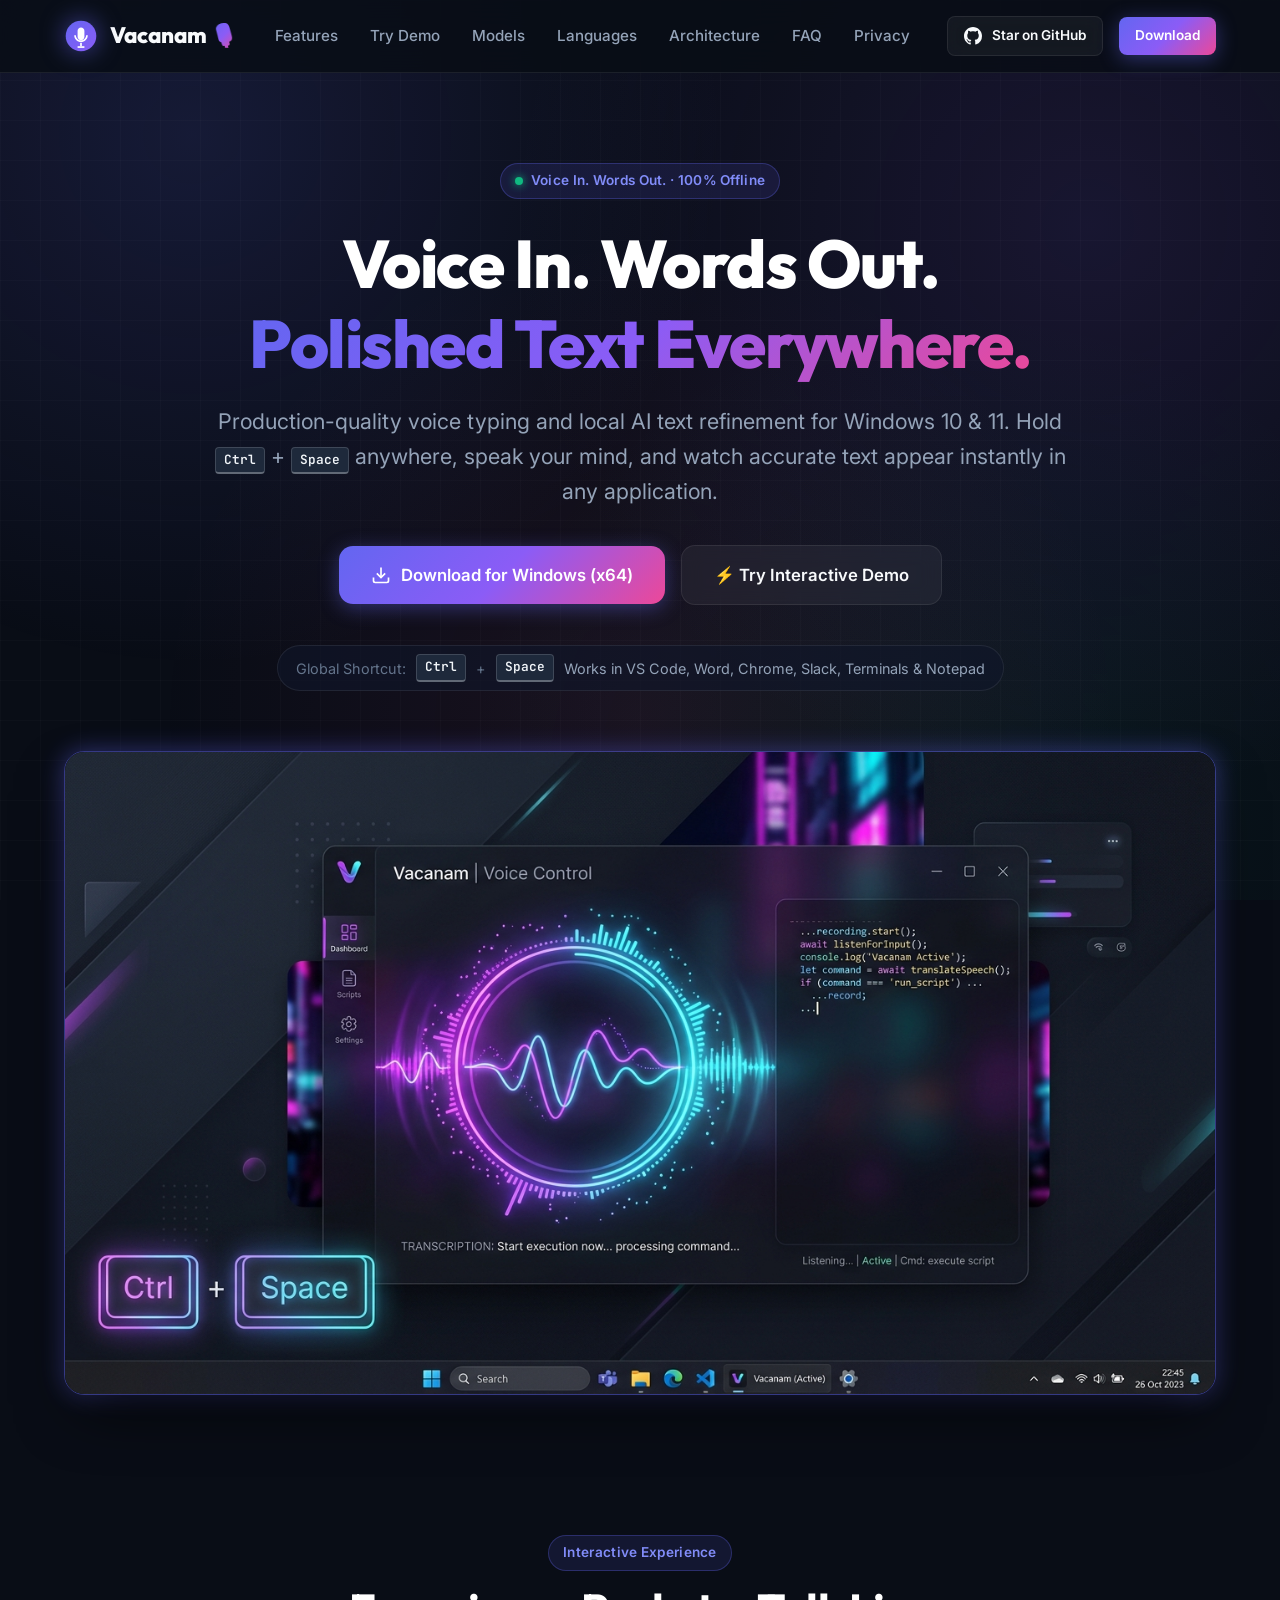
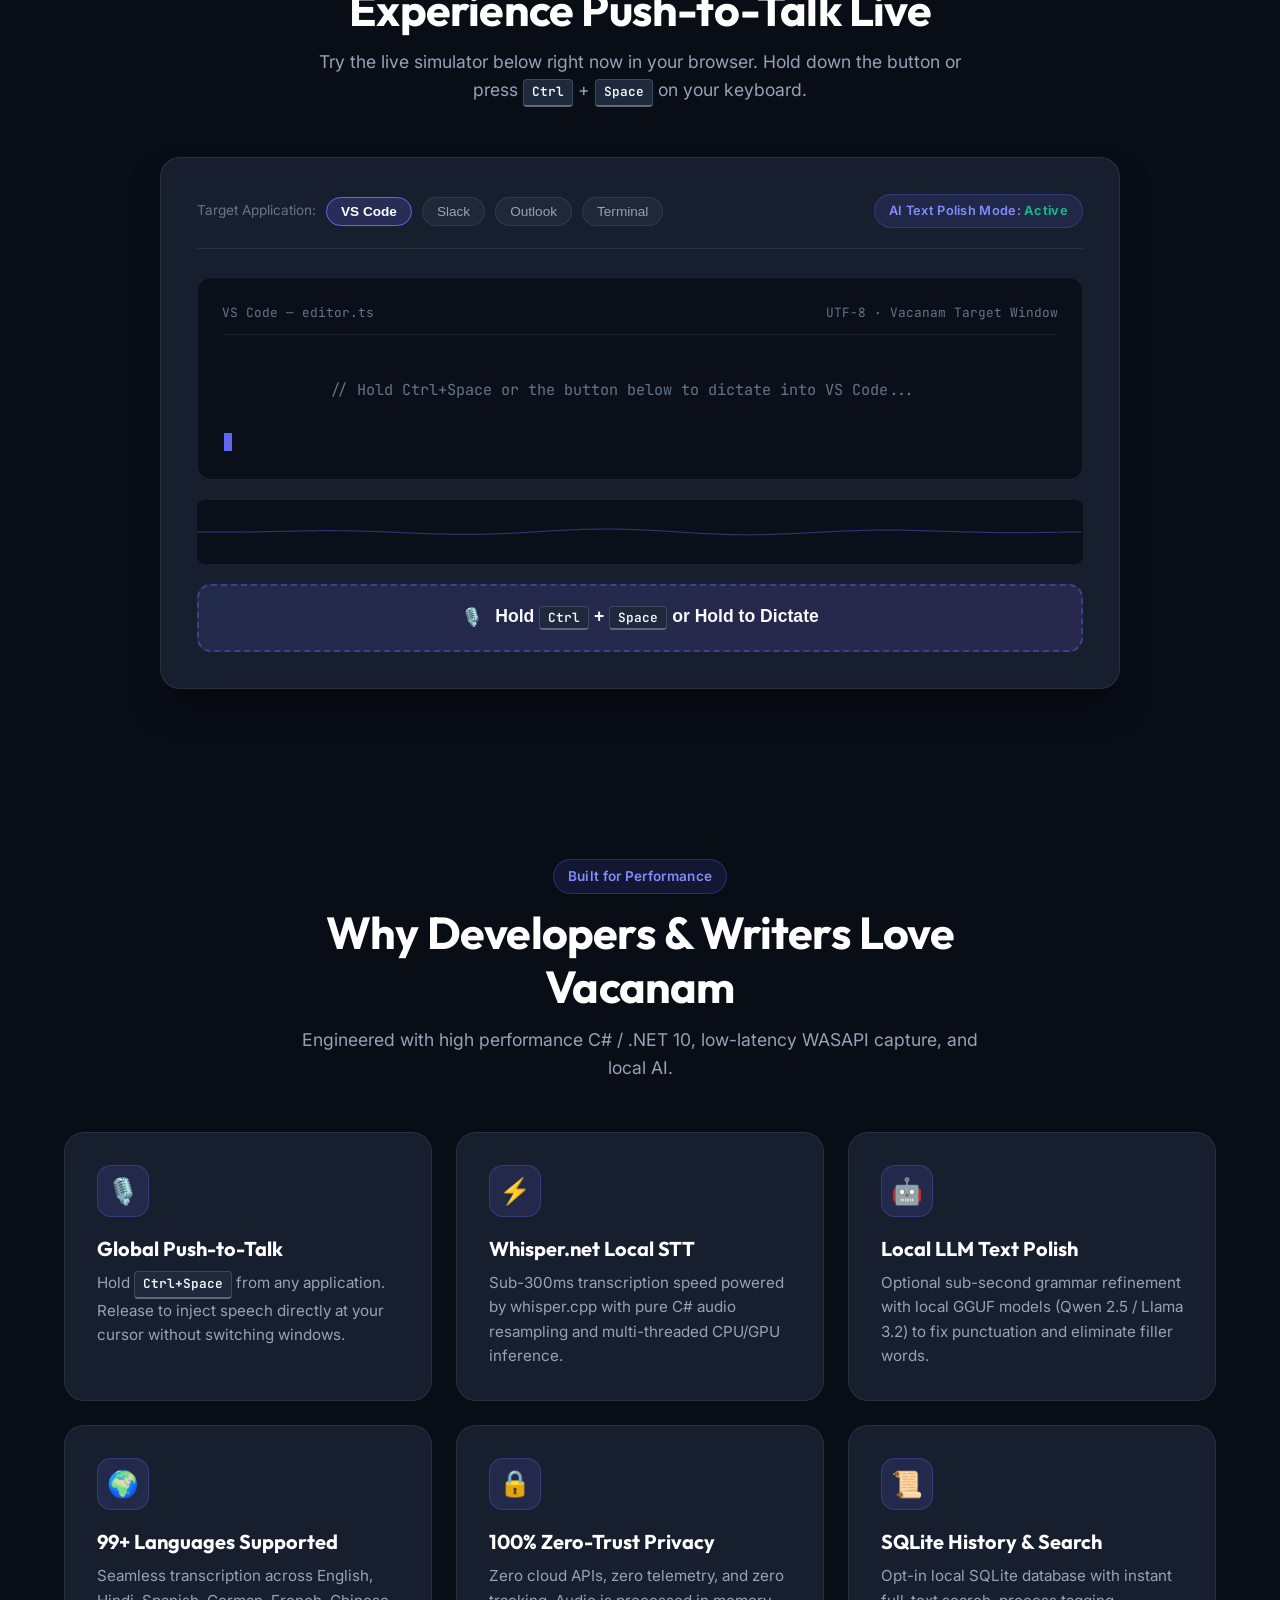
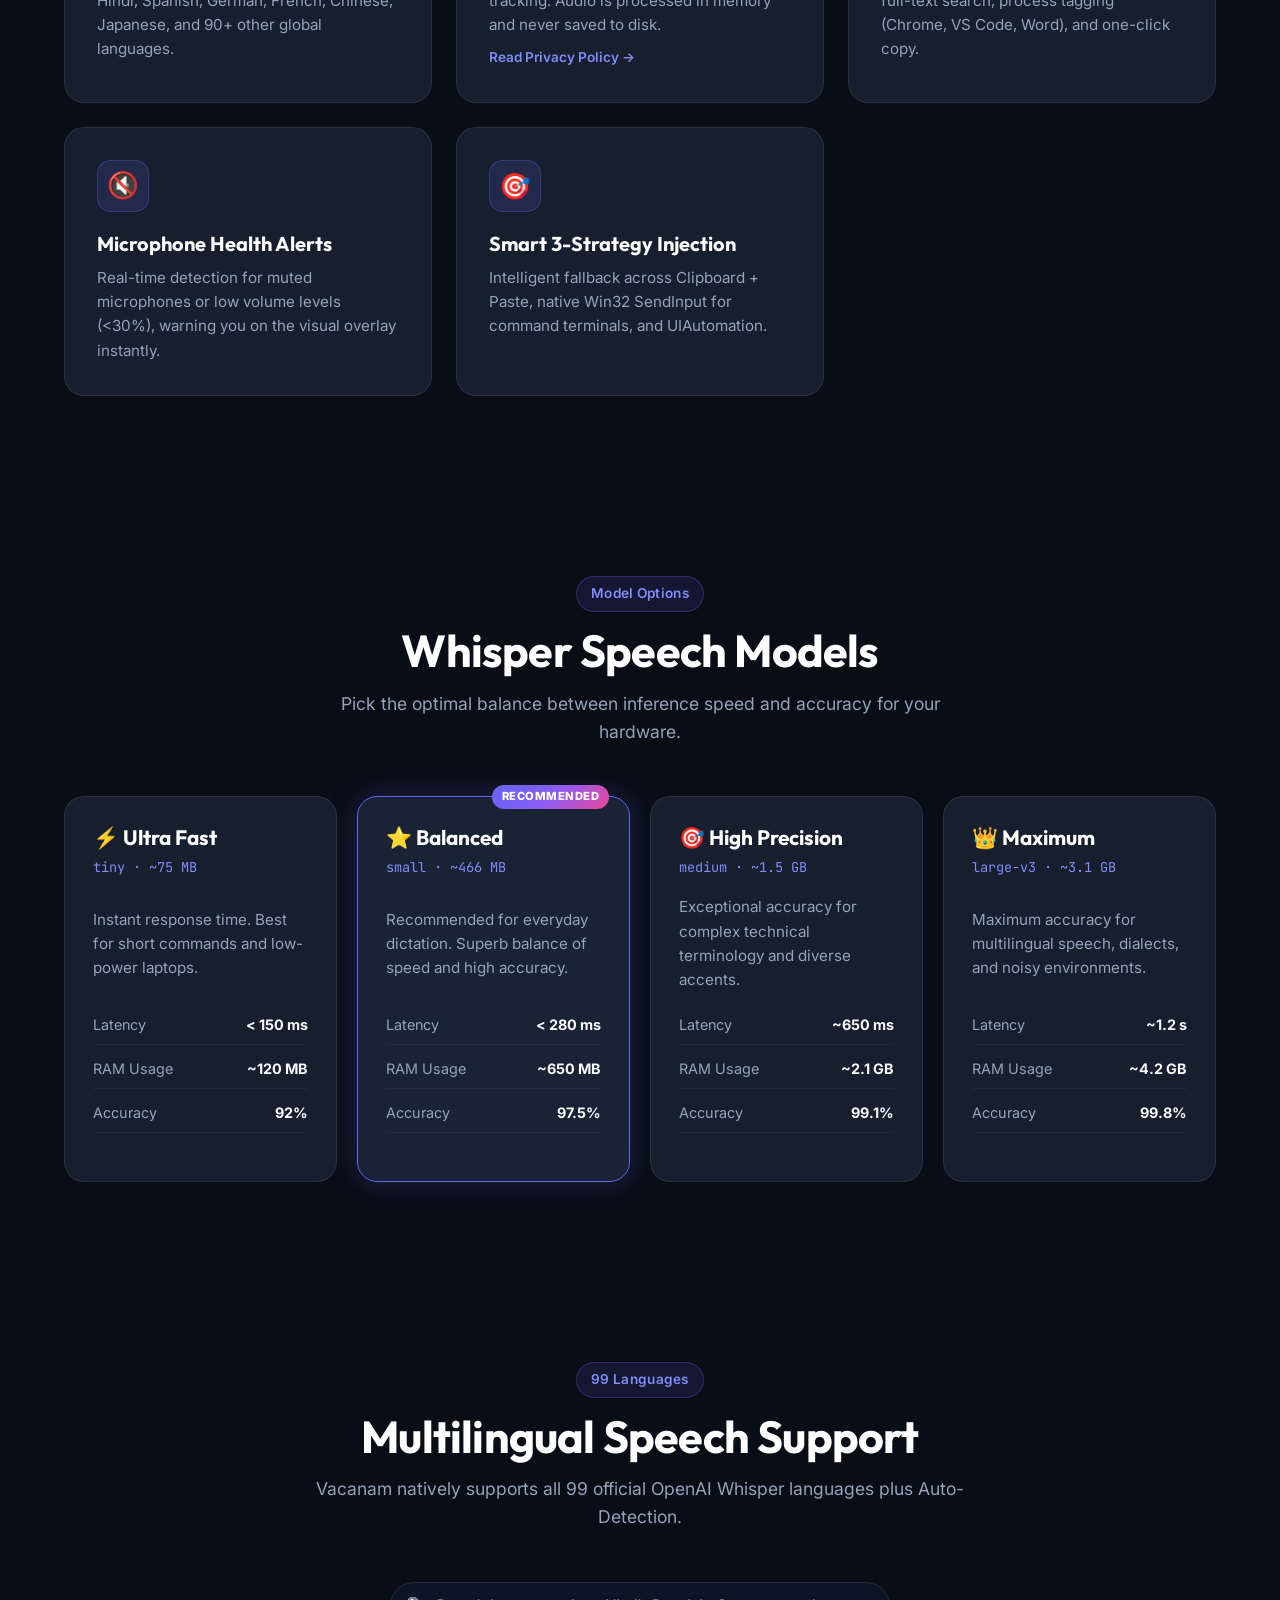
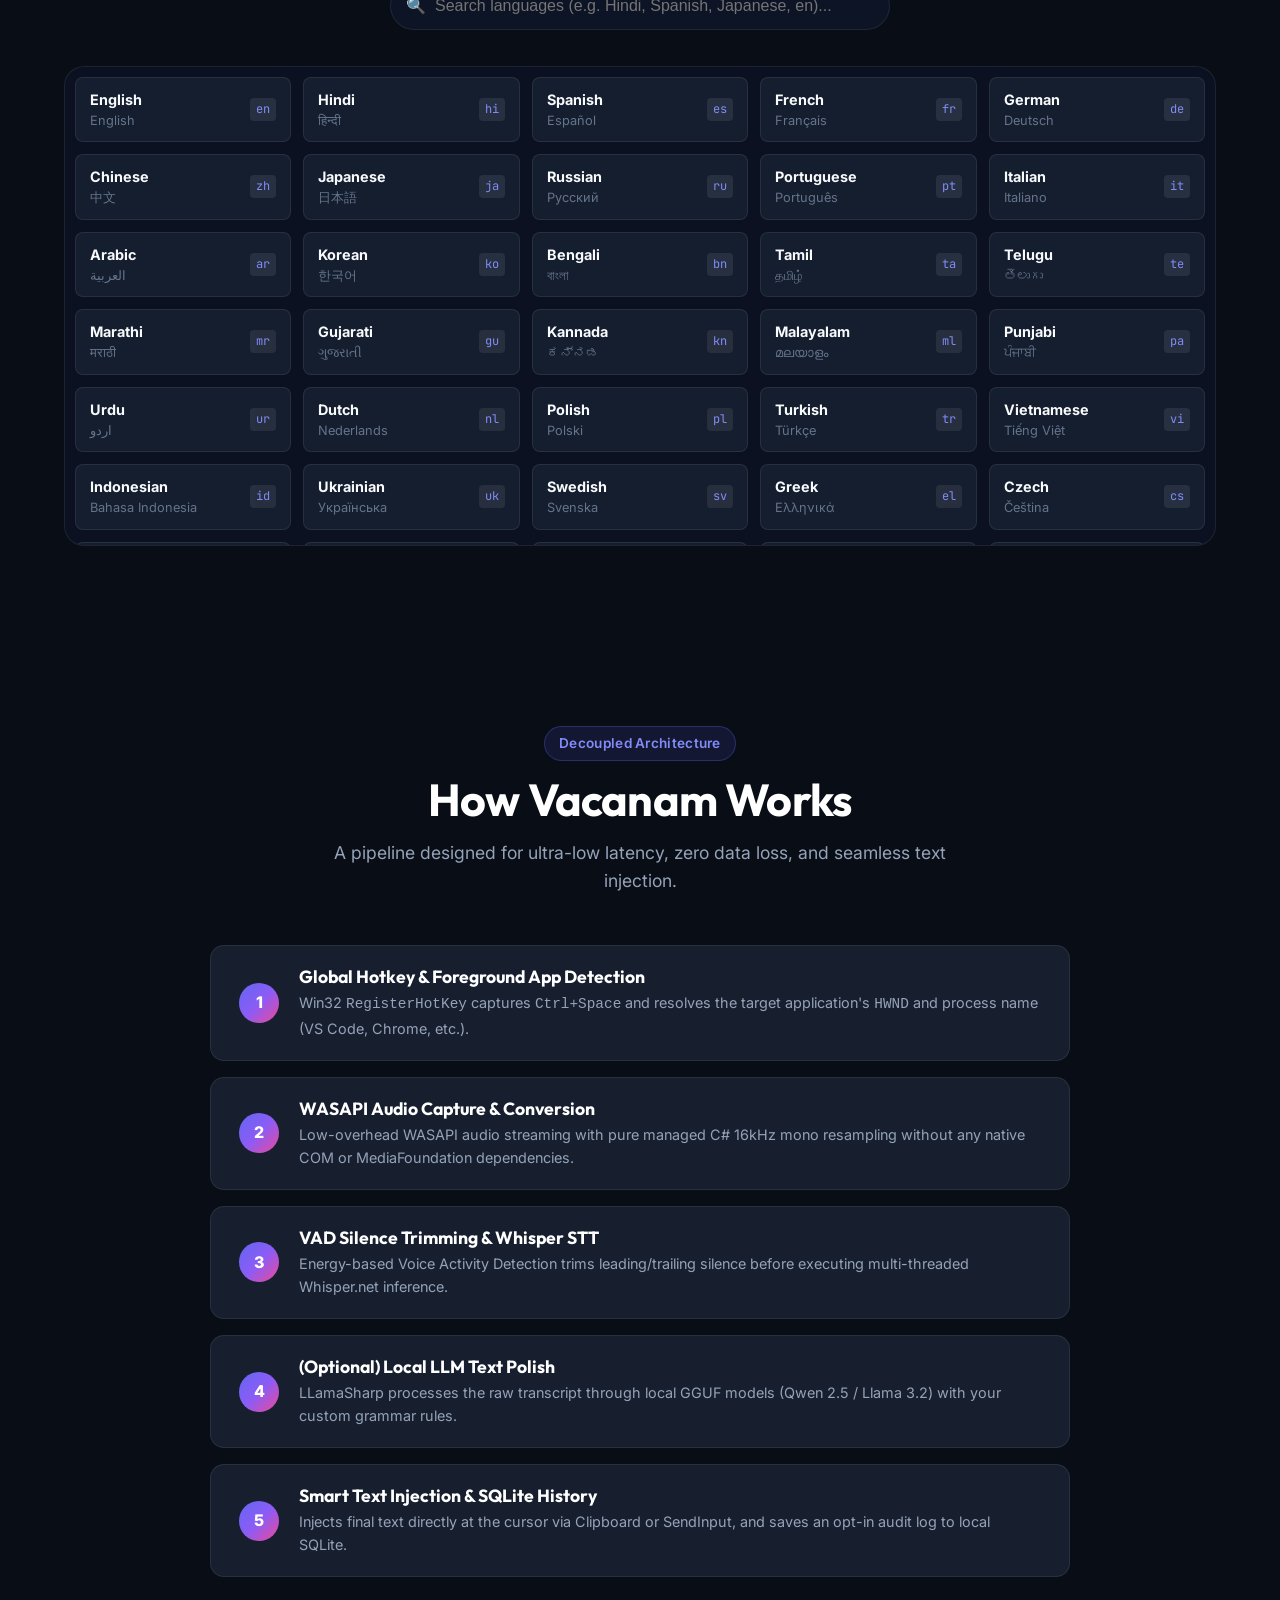
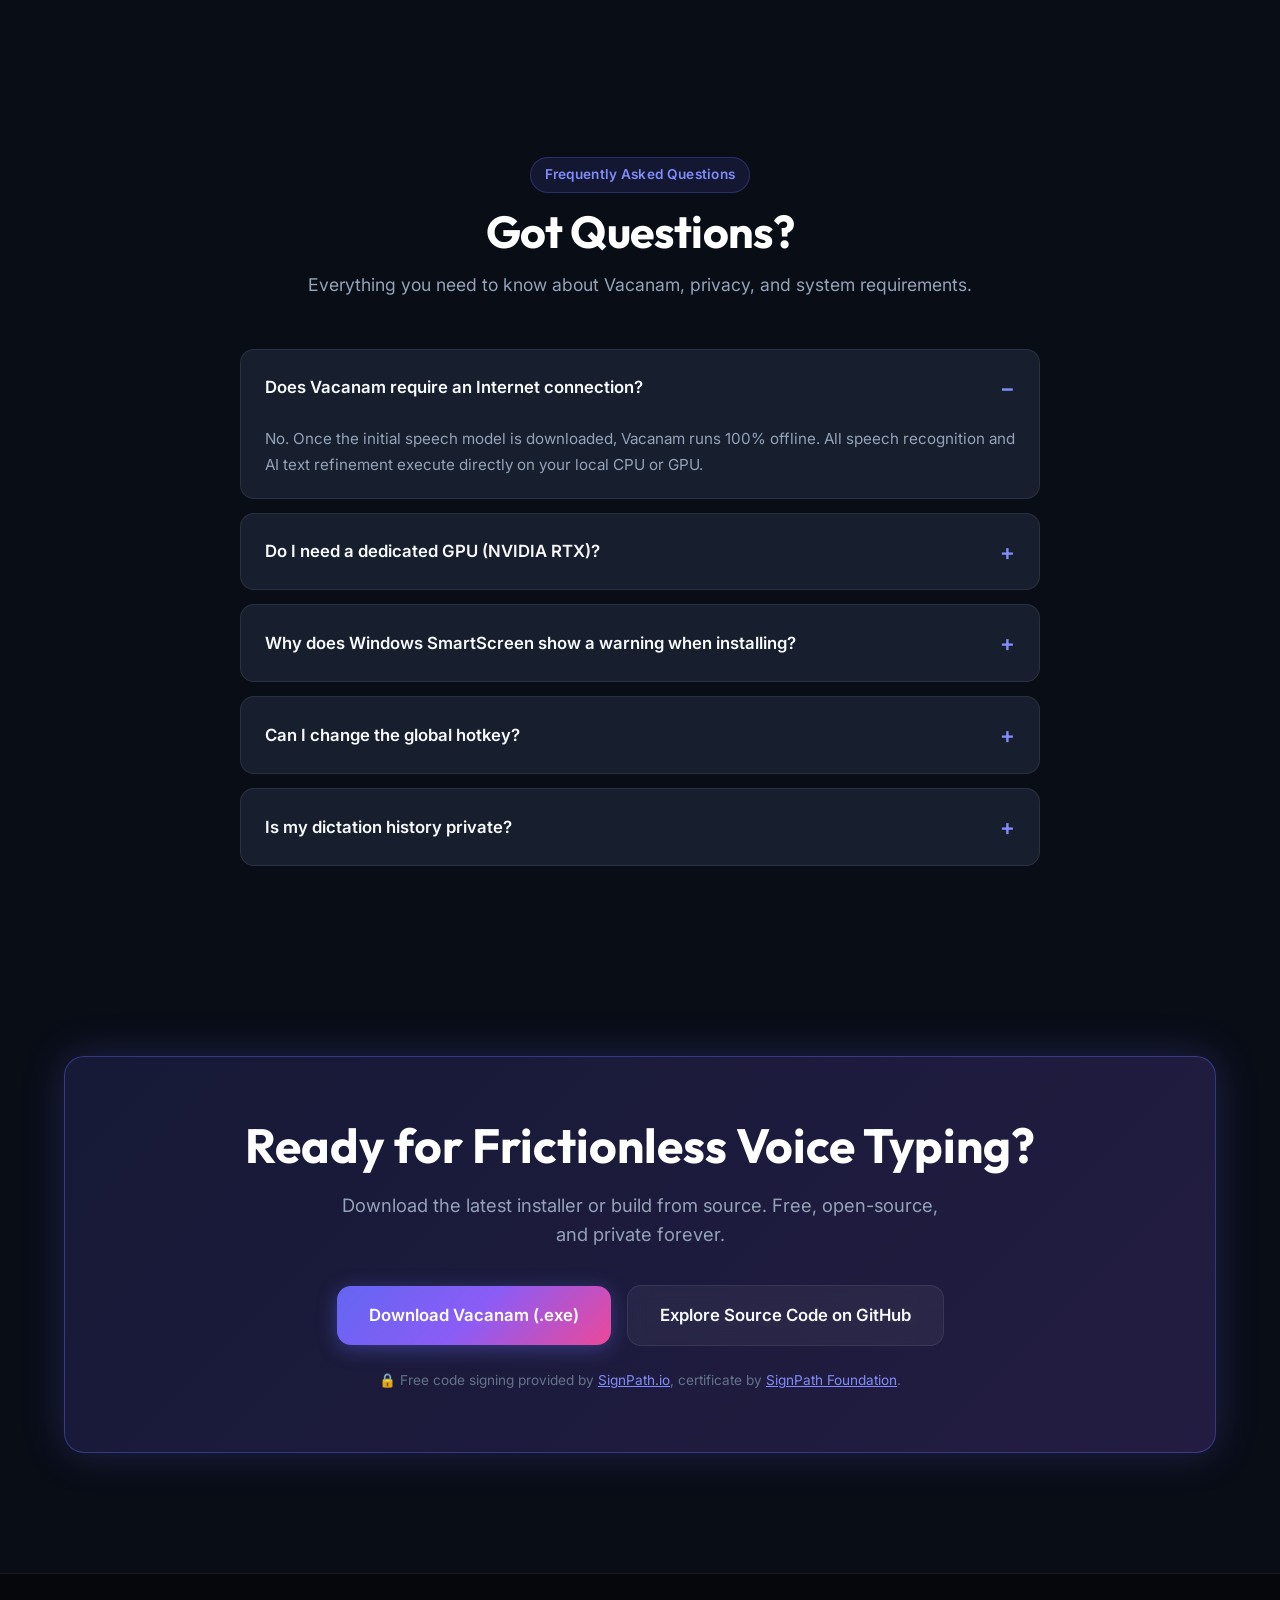
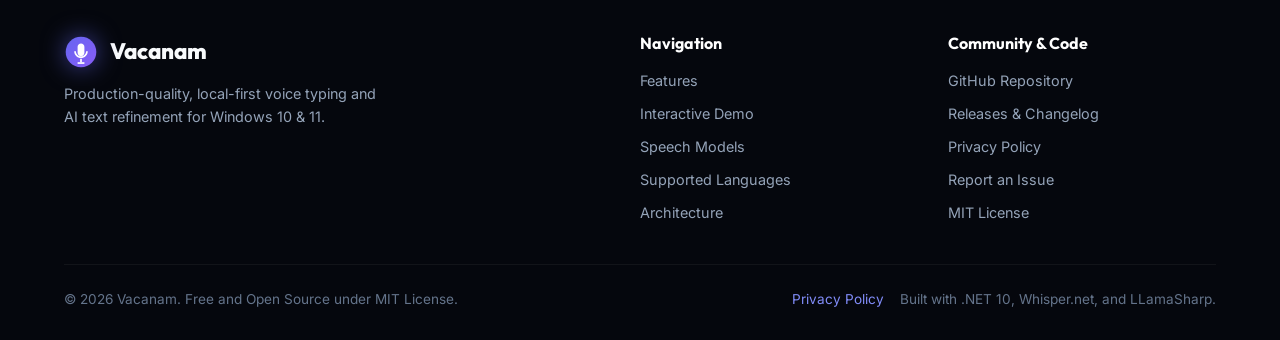
==== commit 3babde5d: "docs: add project landing page and privacy policy documentation" ====
--- a/docs/index.html
+++ b/docs/index.html
@@ -3,23 +3,23 @@
 <head>
   <meta charset="UTF-8">
   <meta name="viewport" content="width=device-width, initial-scale=1.0">
-  <title>Vacanam — Production Local Voice Typing & AI Dictation for Windows</title>
+  <title>Vacanam — Voice In. Words Out. | Local Voice Typing for Windows</title>
   
   <!-- SEO Meta Tags -->
-  <meta name="description" content="Vacanam is a free, 100% offline, local-first voice typing and AI text refinement application for Windows. Hold Ctrl+Space anywhere to dictate naturally.">
-  <meta name="keywords" content="voice typing, speech to text, whisper, whisper.net, local ai, windows dictation, push to talk, llama, local llm, offline speech recognition">
+  <meta name="description" content="Vacanam: Voice In. Words Out. A free, 100% offline, local-first voice typing and AI text refinement application for Windows. Hold Ctrl+Space anywhere to dictate naturally.">
+  <meta name="keywords" content="voice in words out, voice typing, speech to text, whisper, whisper.net, local ai, windows dictation, push to talk, llama, local llm, offline speech recognition">
   <meta name="author" content="avikeid2007">
   
   <!-- Open Graph / Social Media -->
   <meta property="og:type" content="website">
-  <meta property="og:title" content="Vacanam — Production Local Voice Typing for Windows">
-  <meta property="og:description" content="Hold Ctrl+Space anywhere, speak naturally, and watch polished words appear instantly. 100% offline & private.">
+  <meta property="og:title" content="Vacanam — Voice In. Words Out. | Local Voice Typing for Windows">
+  <meta property="og:description" content="Voice In. Words Out. Hold Ctrl+Space anywhere, speak naturally, and watch polished words appear instantly. 100% offline & private.">
   <meta property="og:image" content="assets/hero-mockup.jpg">
   <meta property="og:url" content="https://avikeid2007.github.io/Vacanam/">
   
   <!-- Twitter Card -->
   <meta name="twitter:card" content="summary_large_image">
-  <meta name="twitter:title" content="Vacanam — Local Voice Typing & AI Dictation">
+  <meta name="twitter:title" content="Vacanam — Voice In. Words Out.">
   <meta name="twitter:description" content="Sub-second local voice typing and grammar polish with Whisper.net & LLamaSharp. Zero cloud dependencies.">
   <meta name="twitter:image" content="assets/hero-mockup.jpg">
   
@@ -64,6 +64,7 @@
         <li><a href="#languages">Languages</a></li>
         <li><a href="#architecture">Architecture</a></li>
         <li><a href="#faq">FAQ</a></li>
+        <li><a href="privacy.html">Privacy</a></li>
       </ul>
 
       <div class="nav-actions">
@@ -83,11 +84,11 @@
     <div class="container">
       <div class="hero-content">
         <div class="badge pulse">
-          <span>100% Offline · Local-First Speech Engine</span>
+          <span>Voice In. Words Out. · 100% Offline</span>
         </div>
         
         <h1 class="hero-title">
-          Speak Naturally. <br>
+          Voice In. Words Out. <br>
           <span class="gradient-text">Polished Text Everywhere.</span>
         </h1>
         
@@ -205,6 +206,7 @@
           <div class="feature-icon">🔒</div>
           <h3 class="feature-title">100% Zero-Trust Privacy</h3>
           <p class="feature-desc">Zero cloud APIs, zero telemetry, and zero tracking. Audio is processed in memory and never saved to disk.</p>
+          <a href="privacy.html" style="color: var(--text-accent); font-weight: 600; font-size: 0.85rem; display: inline-flex; align-items: center; gap: 4px; margin-top: 10px;">Read Privacy Policy →</a>
         </div>
 
         <div class="feature-card">
@@ -418,6 +420,9 @@
             <span>Explore Source Code on GitHub</span>
           </a>
         </div>
+        <p style="font-size: 0.85rem; color: var(--text-muted); margin-top: 24px;">
+          🔒 Free code signing provided by <a href="https://signpath.io" target="_blank" rel="noopener" style="color: var(--text-accent); text-decoration: underline;">SignPath.io</a>, certificate by <a href="https://signpath.org" target="_blank" rel="noopener" style="color: var(--text-accent); text-decoration: underline;">SignPath Foundation</a>.
+        </p>
       </div>
     </div>
   </section>
@@ -462,6 +467,7 @@
           <ul class="footer-links">
             <li><a href="https://github.com/avikeid2007/Vacanam" target="_blank" rel="noopener">GitHub Repository</a></li>
             <li><a href="https://github.com/avikeid2007/Vacanam/releases" target="_blank" rel="noopener">Releases & Changelog</a></li>
+            <li><a href="privacy.html">Privacy Policy</a></li>
             <li><a href="https://github.com/avikeid2007/Vacanam/issues" target="_blank" rel="noopener">Report an Issue</a></li>
             <li><a href="https://github.com/avikeid2007/Vacanam/blob/main/LICENSE" target="_blank" rel="noopener">MIT License</a></li>
           </ul>
@@ -470,7 +476,7 @@
 
       <div class="footer-bottom">
         <span>© 2026 Vacanam. Free and Open Source under MIT License.</span>
-        <span>Built with .NET 10, Whisper.net, and LLamaSharp.</span>
+        <span><a href="privacy.html" style="color: var(--text-accent); margin-right: 12px;">Privacy Policy</a> Built with .NET 10, Whisper.net, and LLamaSharp.</span>
       </div>
     </div>
   </footer>
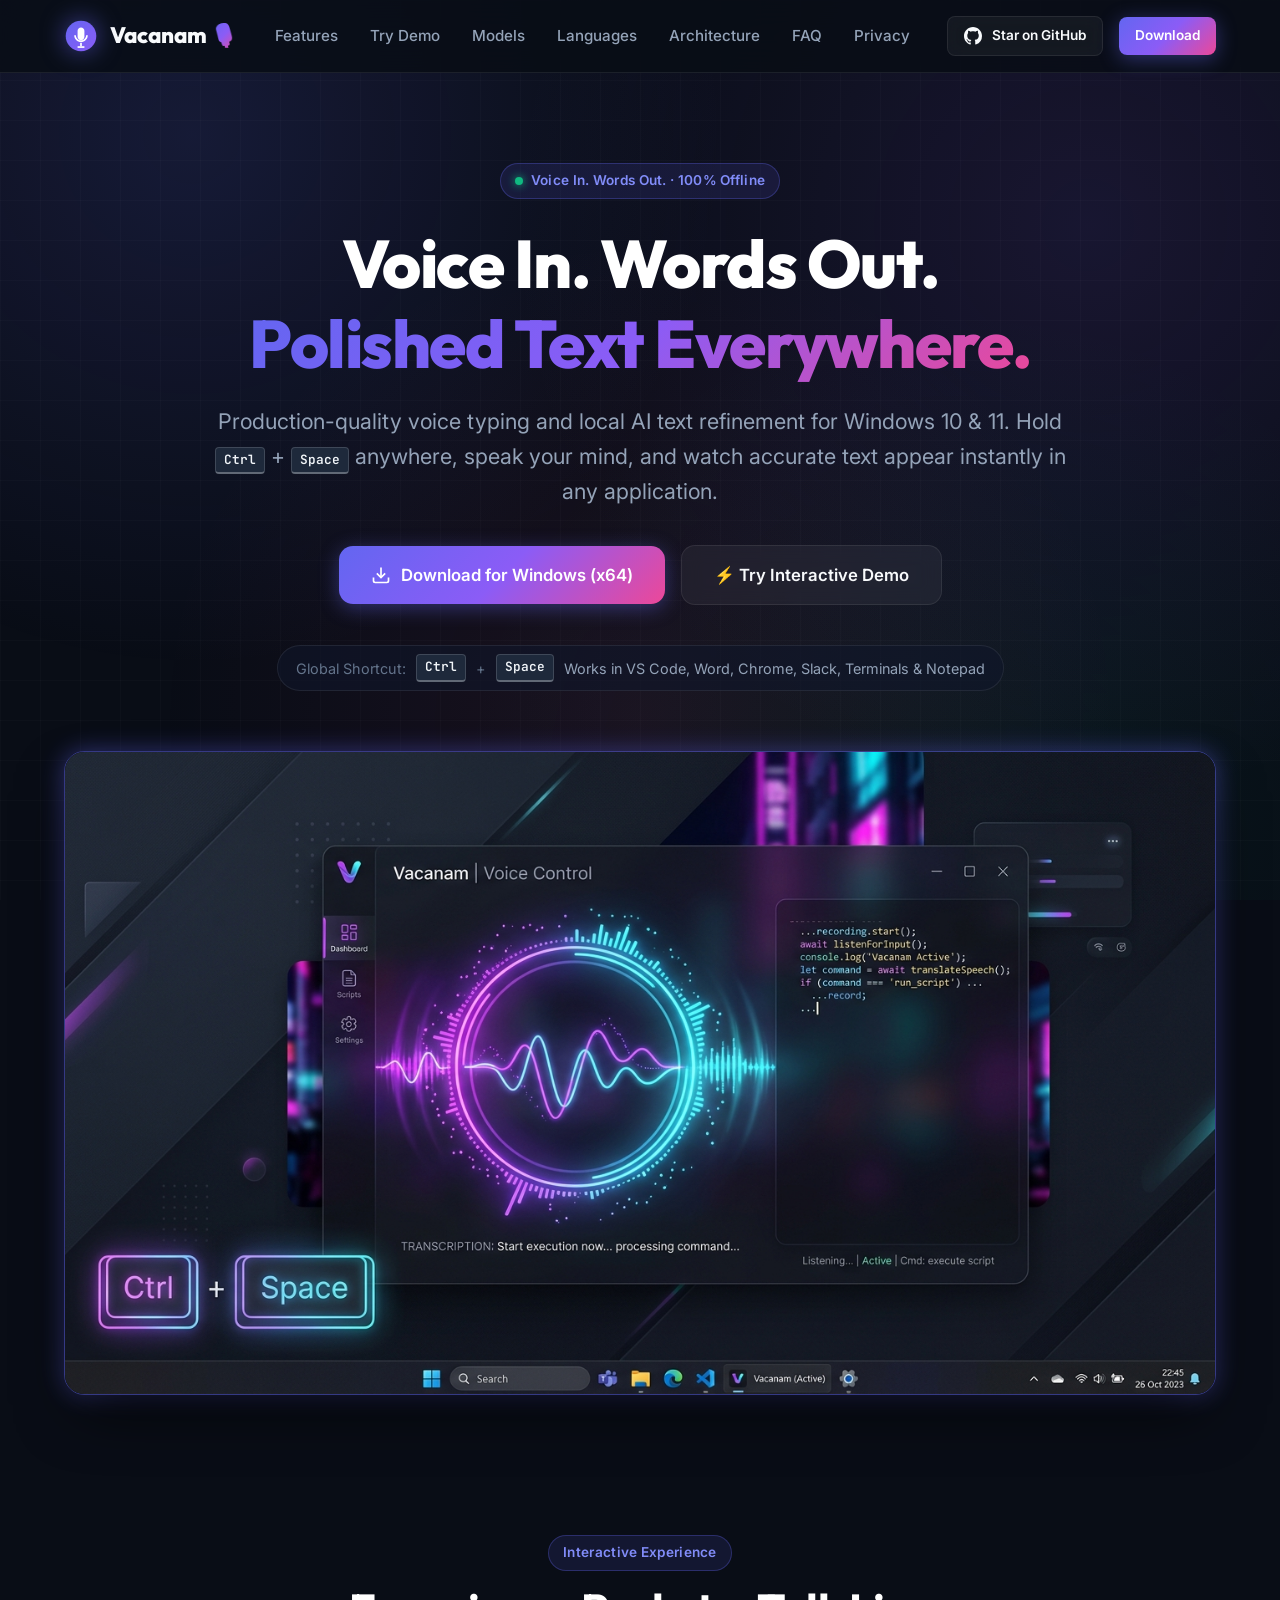
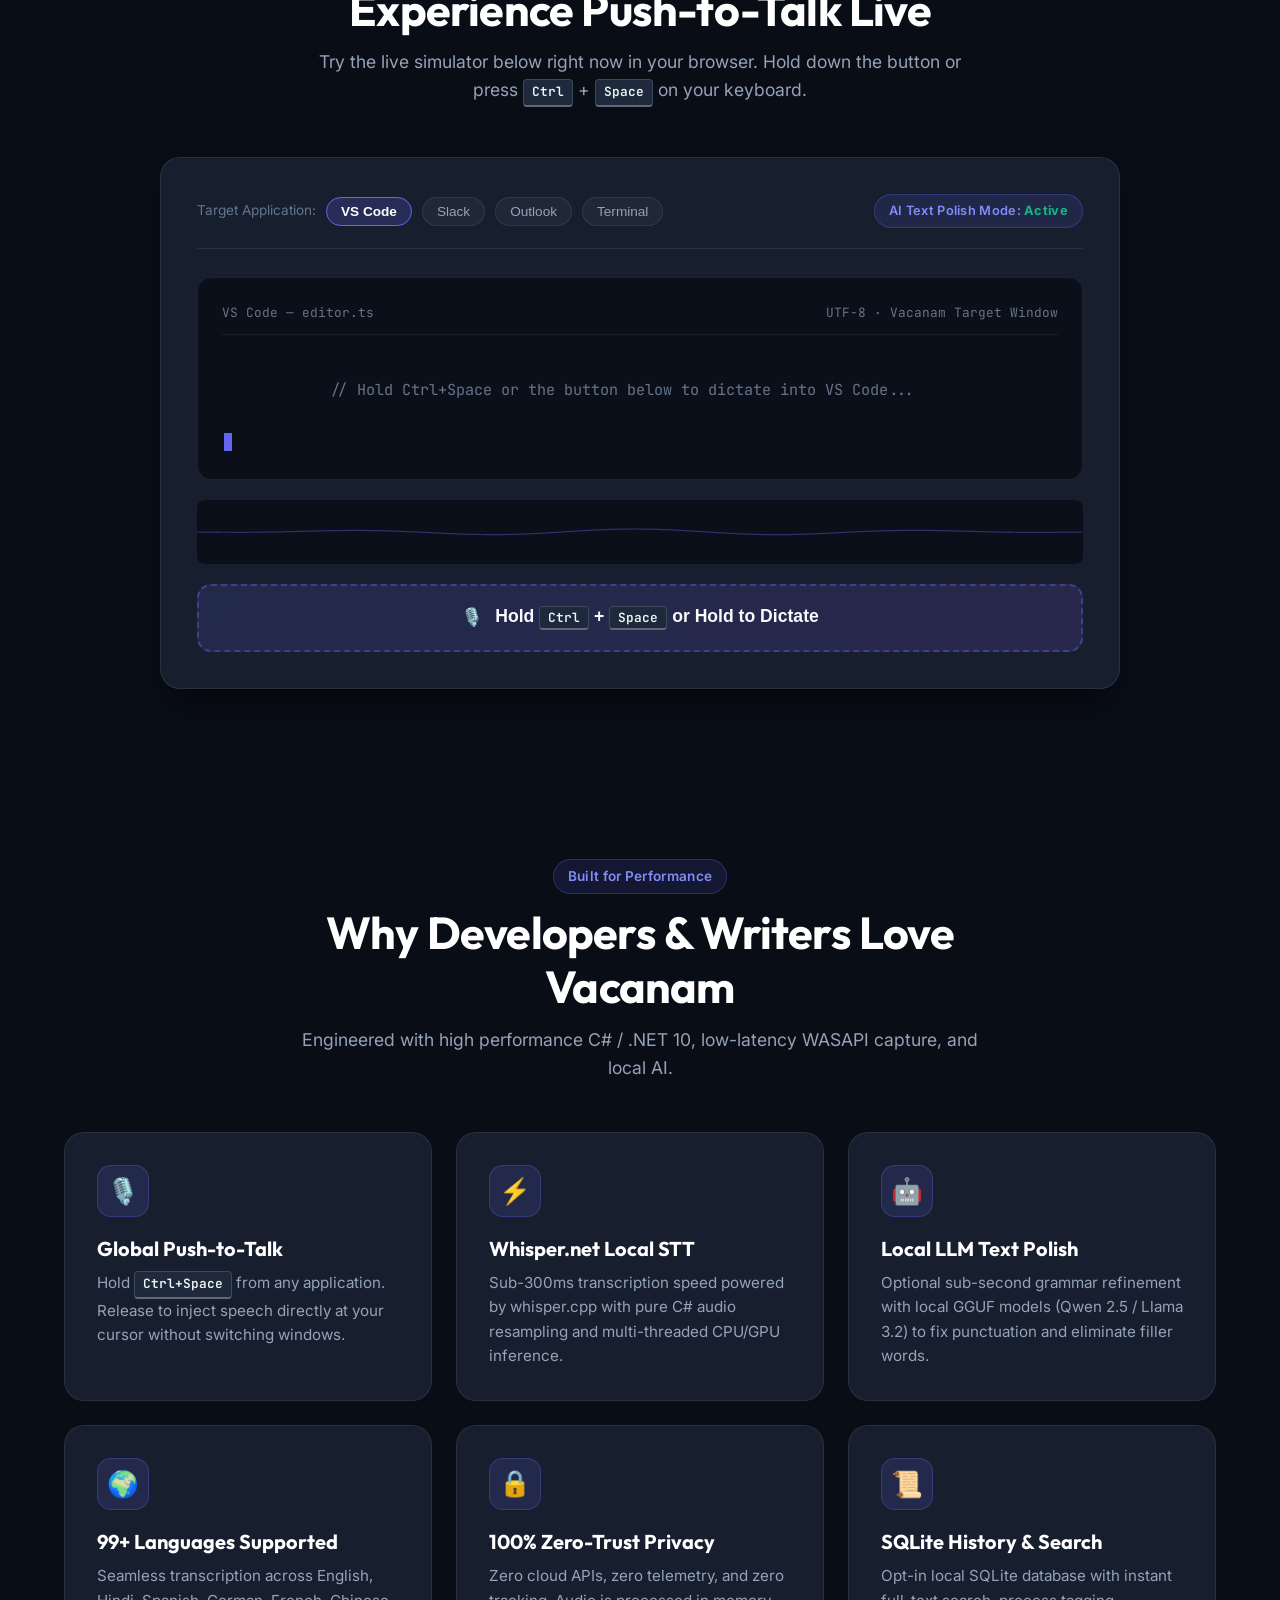
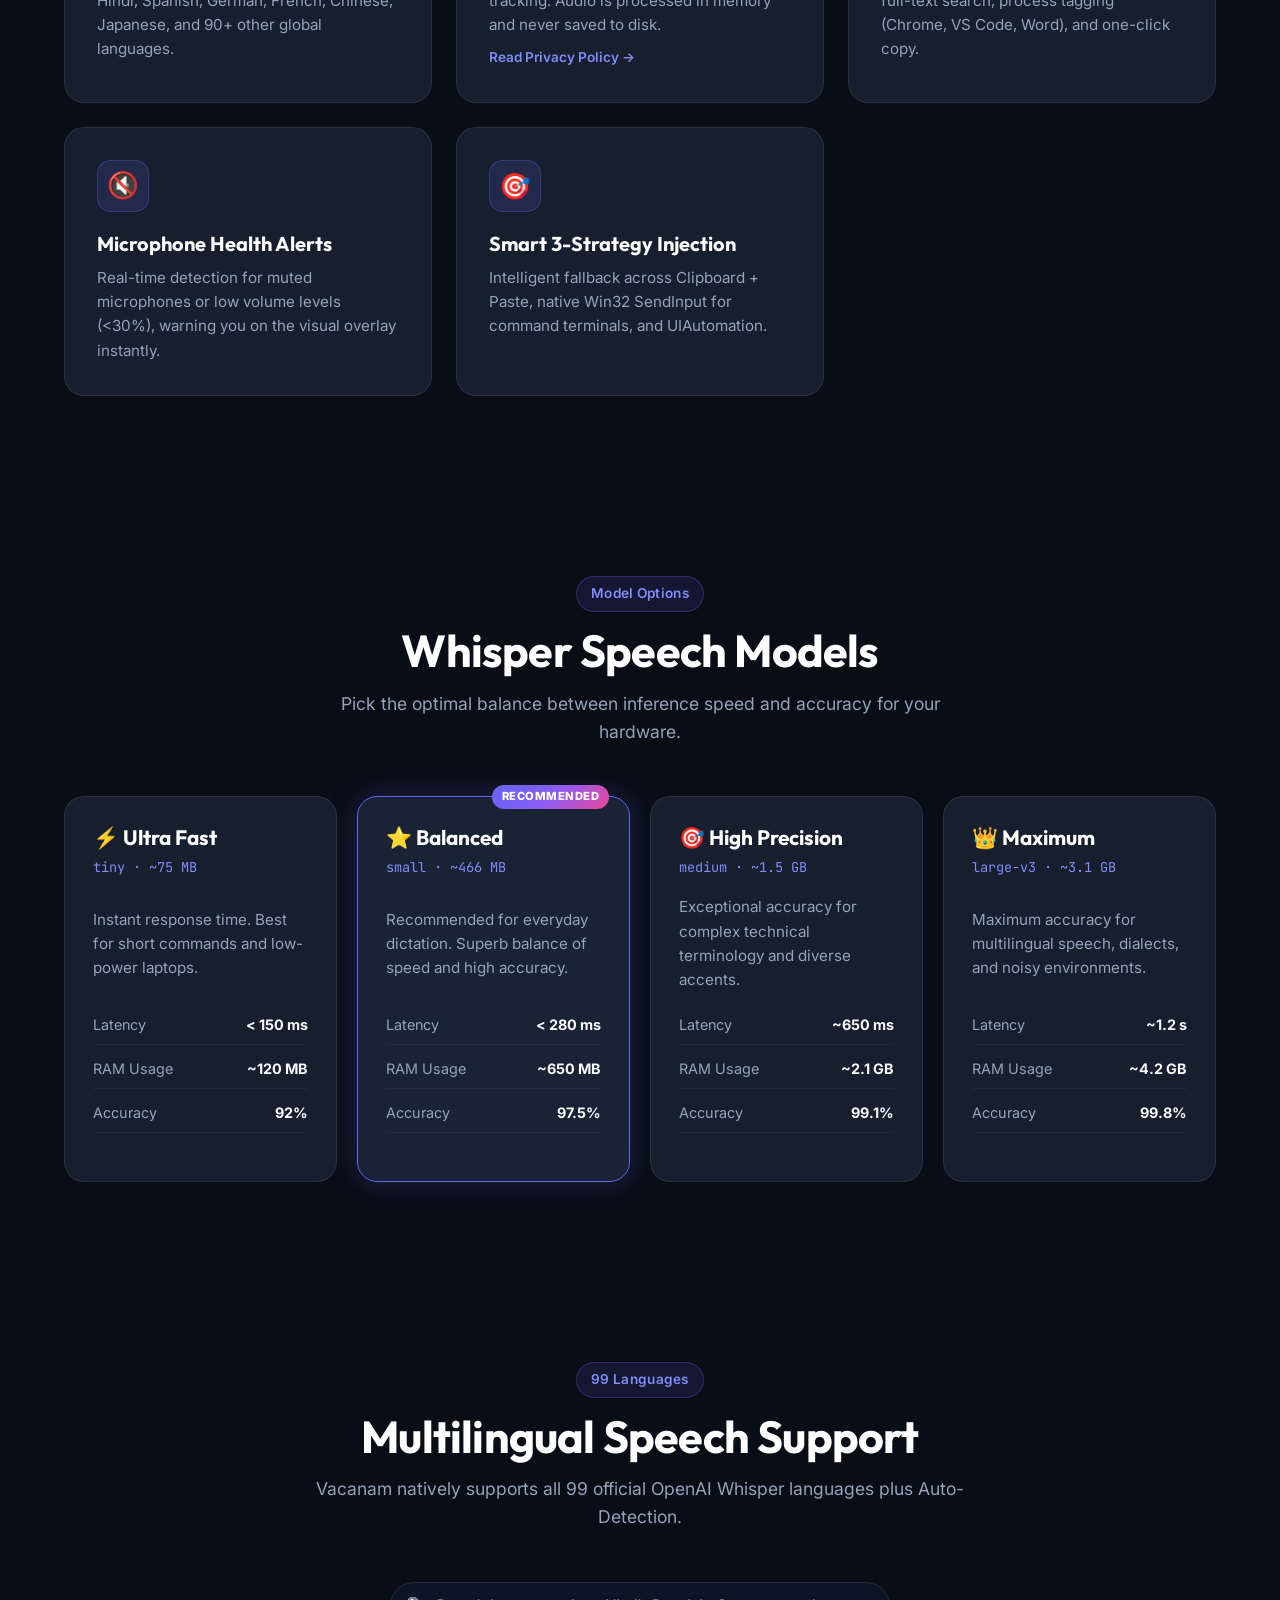
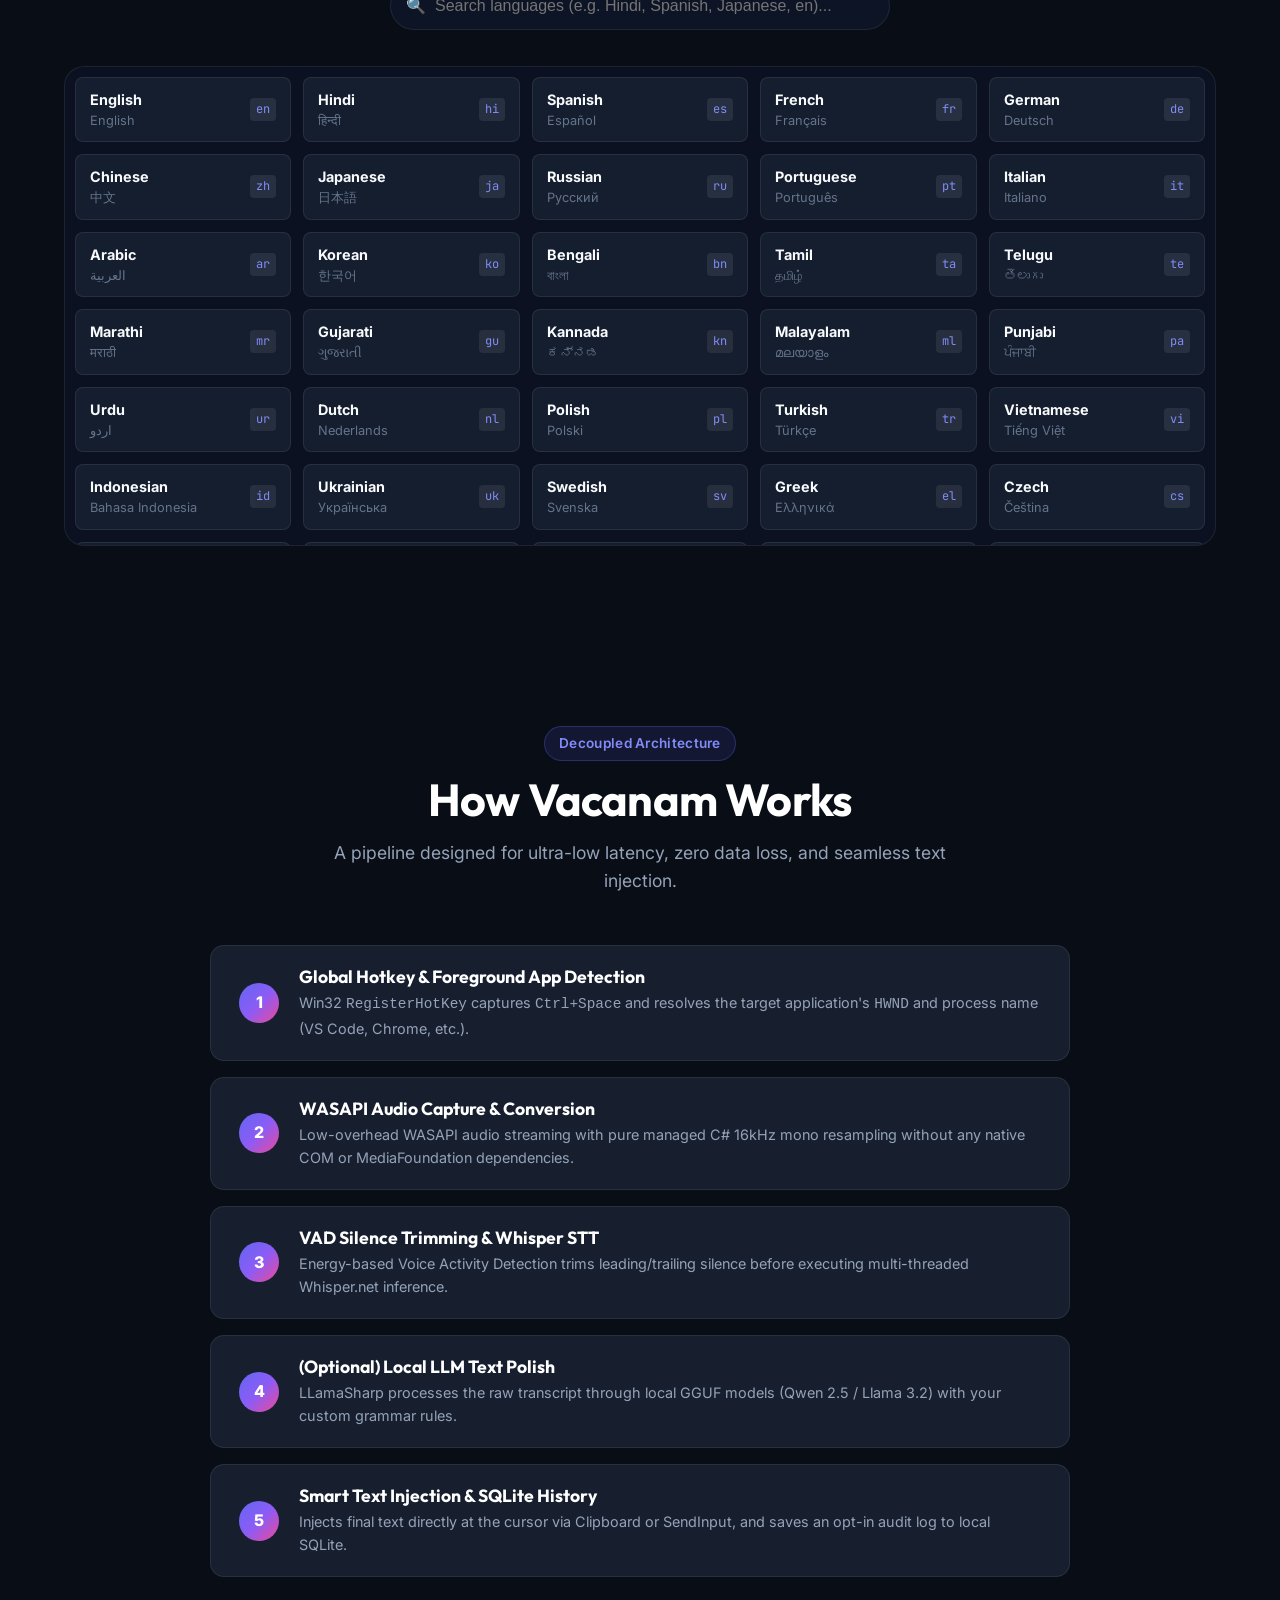
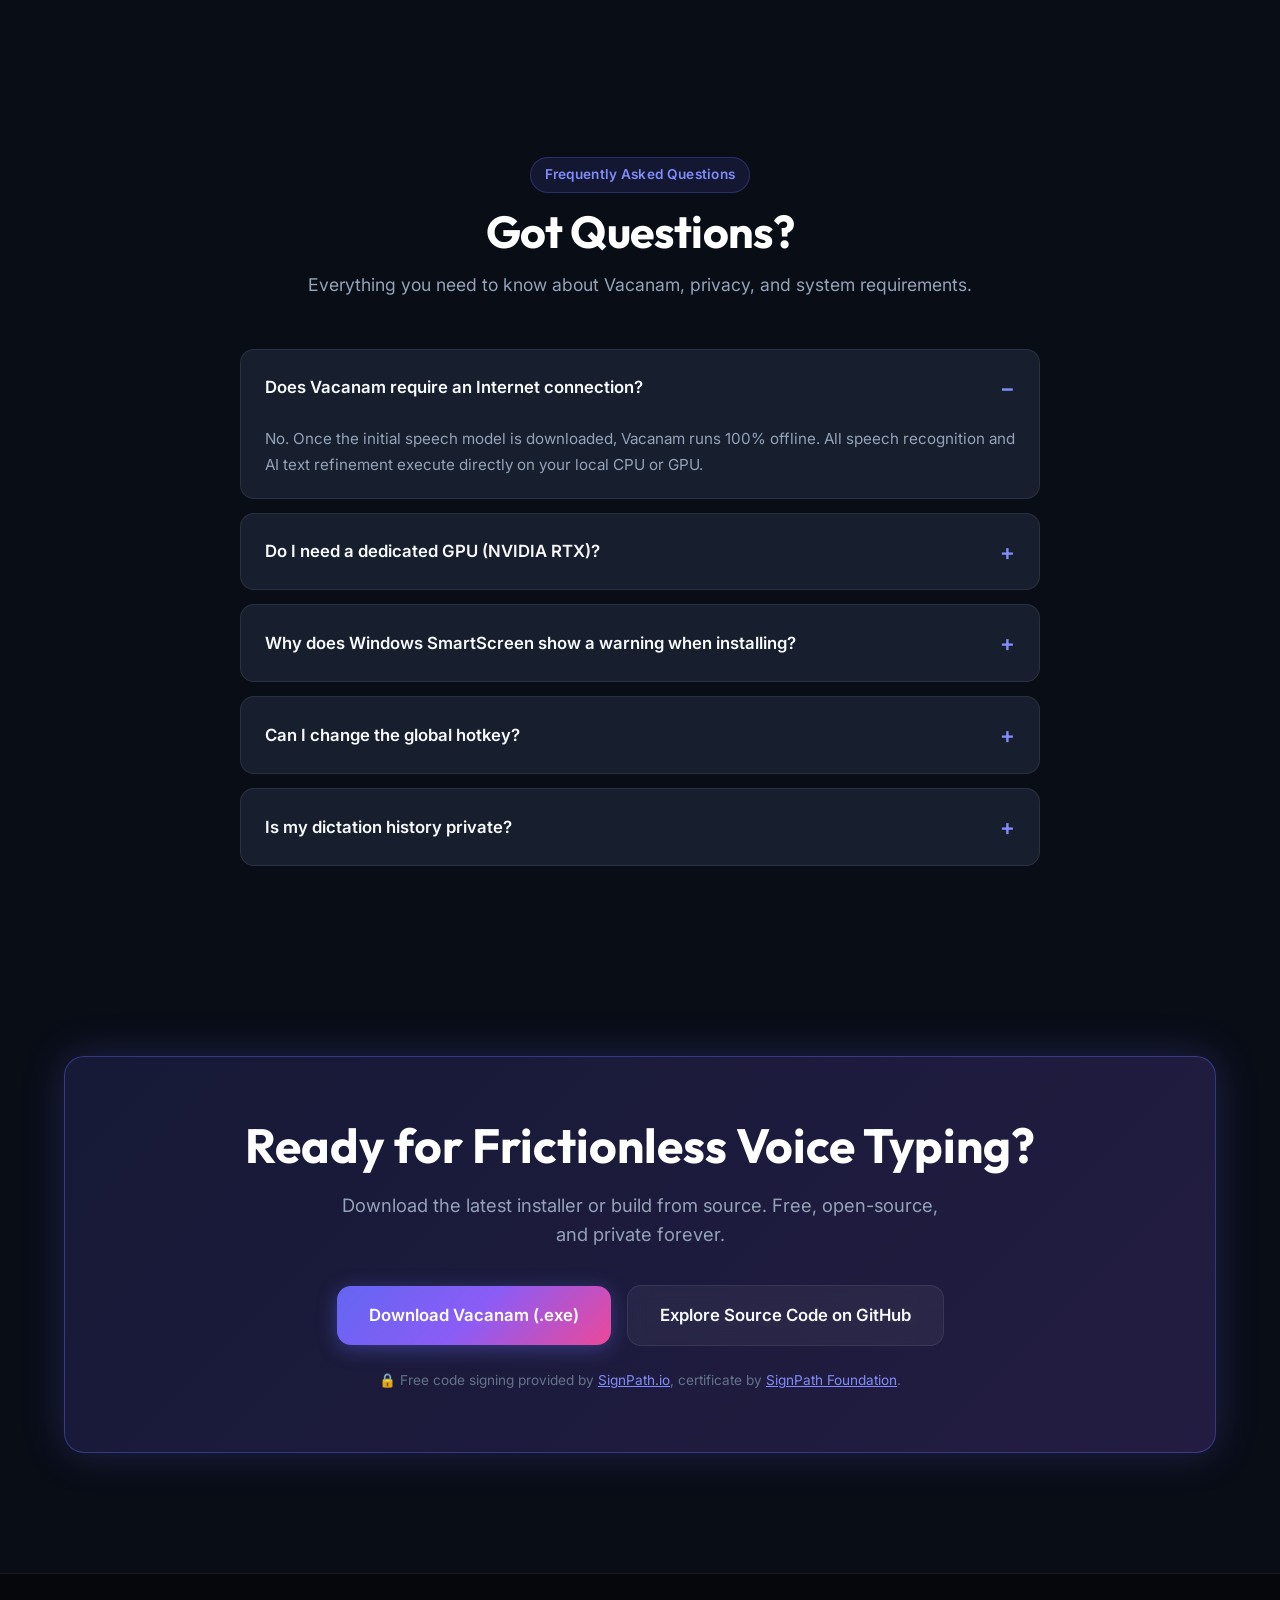
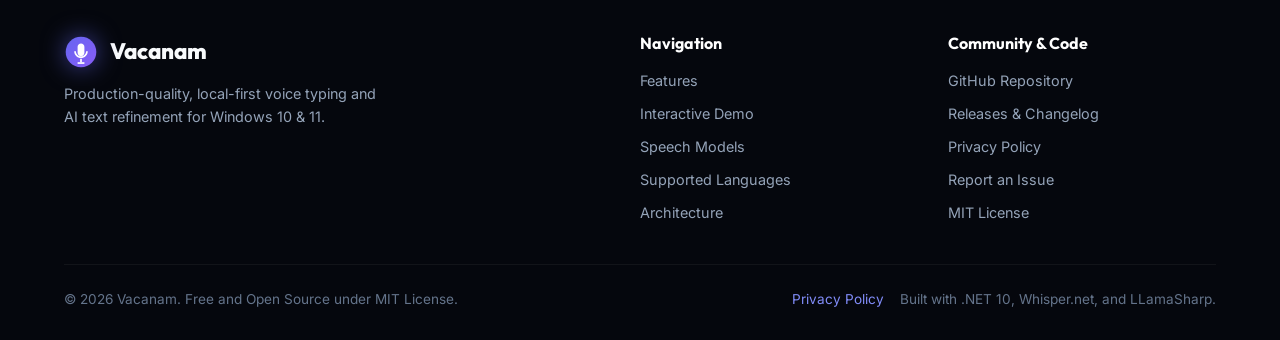
==== commit 448f0671: "docs: create landing page and project assets with updated gitignore" ====
--- a/docs/index.html
+++ b/docs/index.html
@@ -7,7 +7,7 @@
   
   <!-- SEO Meta Tags -->
   <meta name="description" content="Vacanam: Voice In. Words Out. A free, 100% offline, local-first voice typing and AI text refinement application for Windows. Hold Ctrl+Space anywhere to dictate naturally.">
-  <meta name="keywords" content="voice in words out, voice typing, speech to text, whisper, whisper.net, local ai, windows dictation, push to talk, llama, local llm, offline speech recognition">
+  <meta name="keywords" content="voice in words out, voice typing, speech to text, whisper, whisper.net, local ai, windows dictation, push to talk, llama, local llm, offline speech recognition, stt, csharp, dotnet, dotnet10, wpf, windows 11, privacy, open source, productivity, devtools, speech recognition, voice control, zero telemetry">
   <meta name="author" content="avikeid2007">
   
   <!-- Open Graph / Social Media -->
